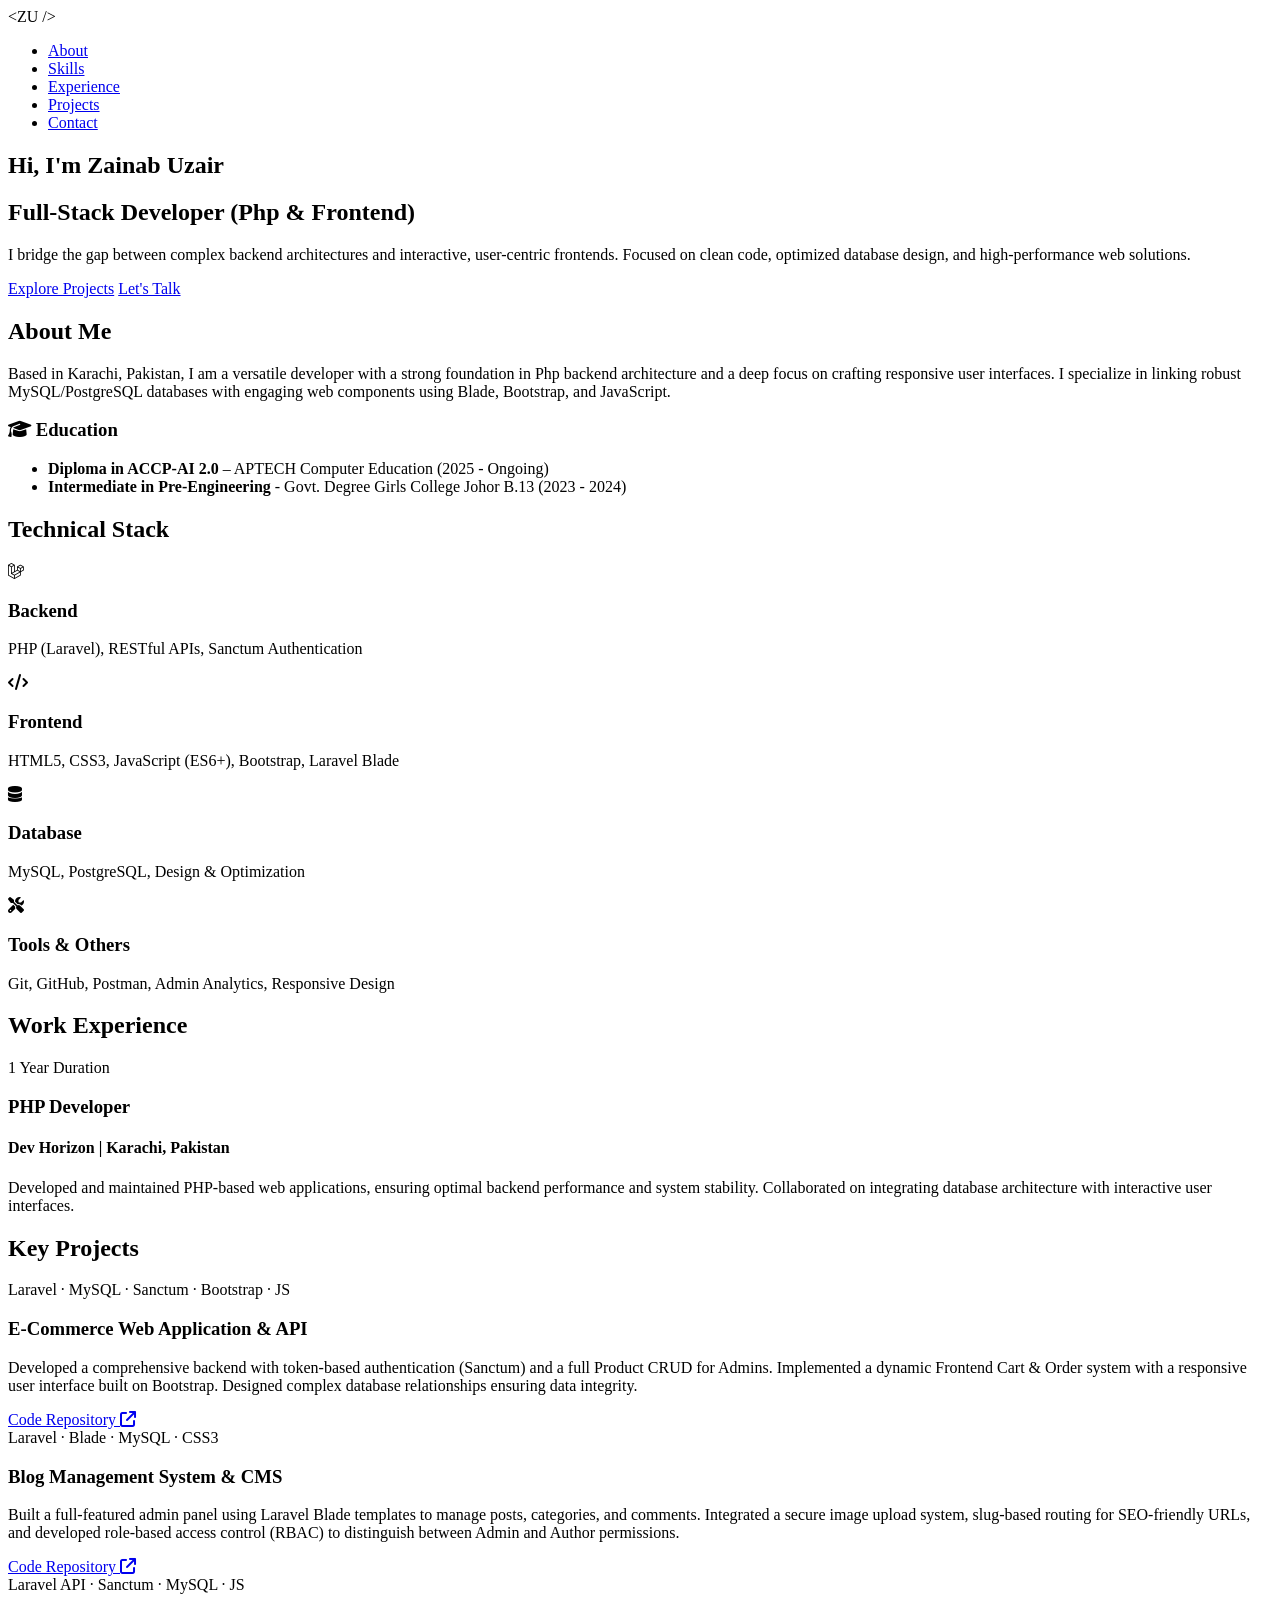
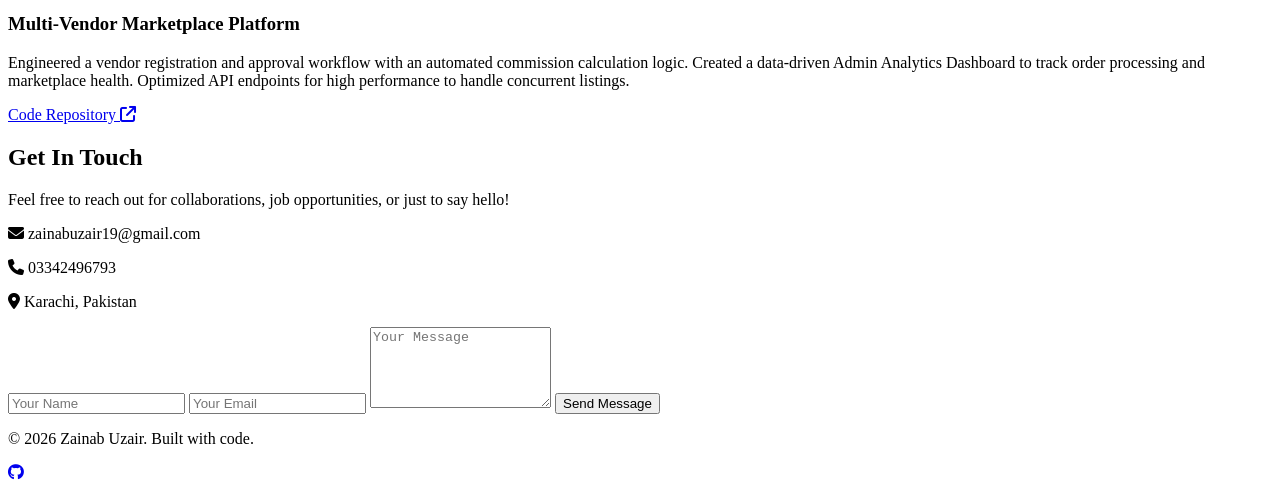
==== index.html @ 85b69f58 "Add files via upload" ====
<!DOCTYPE html>
<html lang="en">
<head>
    <meta charset="UTF-8">
    <meta name="viewport" content="width=device-width, initial-scale=1.0">
    <title>Zainab Uzair | Full-Stack Developer</title>
    <link rel="stylesheet" href="style.css">
    <!-- FontAwesome for technical icons -->
    <link rel="stylesheet" href="https://cdnjs.cloudflare.com/ajax/libs/font-awesome/6.4.0/css/all.min.css">
</head>
<body>

    <!-- Header / Navigation -->
    <header>
        <div class="logo">&lt;ZU /&gt;</div>
        <nav>
            <ul>
                <li><a href="#about">About</a></li>
                <li><a href="#skills">Skills</a></li>
                <li><a href="#experience">Experience</a></li>
                <li><a href="#projects">Projects</a></li>
                <li><a href="#contact">Contact</a></li>
            </ul>
        </nav>
    </header>

    <!-- Hero Section -->
    <section class="hero">
        <div class="hero-content">
            <h1>Hi, I'm <span class="highlight">Zainab Uzair</span></h1>
            <h2>Full-Stack Developer (Php & Frontend)</h2>
            <p>I bridge the gap between complex backend architectures and interactive, user-centric frontends. Focused on clean code, optimized database design, and high-performance web solutions.</p>
            <div class="cta-buttons">
                <a href="#projects" class="btn primary-btn">Explore Projects</a>
                <a href="#contact" class="btn secondary-btn">Let's Talk</a>
            </div>
        </div>
    </section>

    <!-- About Section -->
    <section id="about" class="about">
        <h2>About Me</h2>
        <div class="about-container">
            <p>Based in Karachi, Pakistan, I am a versatile developer with a strong foundation in Php backend architecture and a deep focus on crafting responsive user interfaces. I specialize in linking robust MySQL/PostgreSQL databases with engaging web components using Blade, Bootstrap, and JavaScript.</p>
            <div class="education-block">
                <h3><i class="fa-solid fa-graduation-cap"></i> Education</h3>
                <ul>
                    <li><strong>Diploma in ACCP-AI 2.0</strong> – APTECH Computer Education (2025 - Ongoing)</li>
                    <li><strong>Intermediate in Pre-Engineering</strong> - Govt. Degree Girls College Johor B.13 (2023 - 2024)</li>
                </ul>
            </div>
        </div>
    </section>

    <!-- Skills Section -->
    <section id="skills" class="skills">
        <h2>Technical Stack</h2>
        <div class="skills-grid">
            <div class="skill-card">
                <i class="fa-brands fa-laravel"></i>
                <h3>Backend</h3>
                <p>PHP (Laravel), RESTful APIs, Sanctum Authentication</p>
            </div>
            <div class="skill-card">
                <i class="fa-solid fa-code"></i>
                <h3>Frontend</h3>
                <p>HTML5, CSS3, JavaScript (ES6+), Bootstrap, Laravel Blade</p>
            </div>
            <div class="skill-card">
                <i class="fa-solid fa-database"></i>
                <h3>Database</h3>
                <p>MySQL, PostgreSQL, Design & Optimization</p>
            </div>
            <div class="skill-card">
                <i class="fa-solid fa-screwdriver-wrench"></i>
                <h3>Tools & Others</h3>
                <p>Git, GitHub, Postman, Admin Analytics, Responsive Design</p>
            </div>
        </div>
    </section>

    <!-- Experience Section -->
    <section id="experience" class="experience">
        <h2>Work Experience</h2>
        <div class="timeline">
            <div class="timeline-item">
                <div class="timeline-date">1 Year Duration</div>
                <div class="timeline-content">
                    <h3>PHP Developer</h3>
                    <h4>Dev Horizon | Karachi, Pakistan</h4>
                    <p>Developed and maintained PHP-based web applications, ensuring optimal backend performance and system stability. Collaborated on integrating database architecture with interactive user interfaces.</p>
                </div>
            </div>
        </div>
    </section>

    <!-- Projects Section -->
    <section id="projects" class="projects">
        <h2>Key Projects</h2>
        <div class="project-grid">
            <!-- Project 1 -->
            <div class="project-card">
                <div class="project-tags">Laravel · MySQL · Sanctum · Bootstrap · JS</div>
                <div class="project-info">
                    <h3>E-Commerce Web Application & API</h3>
                    <p>Developed a comprehensive backend with token-based authentication (Sanctum) and a full Product CRUD for Admins. Implemented a dynamic Frontend Cart & Order system with a responsive user interface built on Bootstrap. Designed complex database relationships ensuring data integrity.</p>
                    <a href="https://github.com/zainabuzair" target="_blank" class="project-link">Code Repository <i class="fa-solid fa-arrow-up-right-from-square"></i></a>
                </div>
            </div>
            <!-- Project 2 -->
            <div class="project-card">
                <div class="project-tags">Laravel · Blade · MySQL · CSS3</div>
                <div class="project-info">
                    <h3>Blog Management System & CMS</h3>
                    <p>Built a full-featured admin panel using Laravel Blade templates to manage posts, categories, and comments. Integrated a secure image upload system, slug-based routing for SEO-friendly URLs, and developed role-based access control (RBAC) to distinguish between Admin and Author permissions.</p>
                    <a href="https://github.com/zainabuzair" target="_blank" class="project-link">Code Repository <i class="fa-solid fa-arrow-up-right-from-square"></i></a>
                </div>
            </div>
            <!-- Project 3 -->
            <div class="project-card">
                <div class="project-tags">Laravel API · Sanctum · MySQL · JS</div>
                <div class="project-info">
                    <h3>Multi-Vendor Marketplace Platform</h3>
                    <p>Engineered a vendor registration and approval workflow with an automated commission calculation logic. Created a data-driven Admin Analytics Dashboard to track order processing and marketplace health. Optimized API endpoints for high performance to handle concurrent listings.</p>
                    <a href="https://github.com/zainabuzair" target="_blank" class="project-link">Code Repository <i class="fa-solid fa-arrow-up-right-from-square"></i></a>
                </div>
            </div>
        </div>
    </section>

    <!-- Contact Section -->
    <section id="contact" class="contact">
        <h2>Get In Touch</h2>
        <p>Feel free to reach out for collaborations, job opportunities, or just to say hello!</p>
        
        <div class="contact-details">
            <p><i class="fa-solid fa-envelope"></i> zainabuzair19@gmail.com</p>
            <p><i class="fa-solid fa-phone"></i> 03342496793</p>
            <p><i class="fa-solid fa-location-dot"></i> Karachi, Pakistan</p>
        </div>

        <form class="contact-form" action="https://formspree.io/f/your-id" method="POST">
            <input type="text" name="name" placeholder="Your Name" required>
            <input type="email" name="email" placeholder="Your Email" required>
            <textarea name="message" placeholder="Your Message" rows="5" required></textarea>
            <button type="submit" class="btn primary-btn">Send Message</button>
        </form>
    </section>

    <!-- Footer -->
    <footer>
        <p>&copy; 2026 Zainab Uzair. Built with code.</p>
        <div class="social-links">
            <a href="https://github.com/zainabuzair" target="_blank"><i class="fa-brands fa-github"></i></a>
        </div>
    </footer>

</body>
</html>
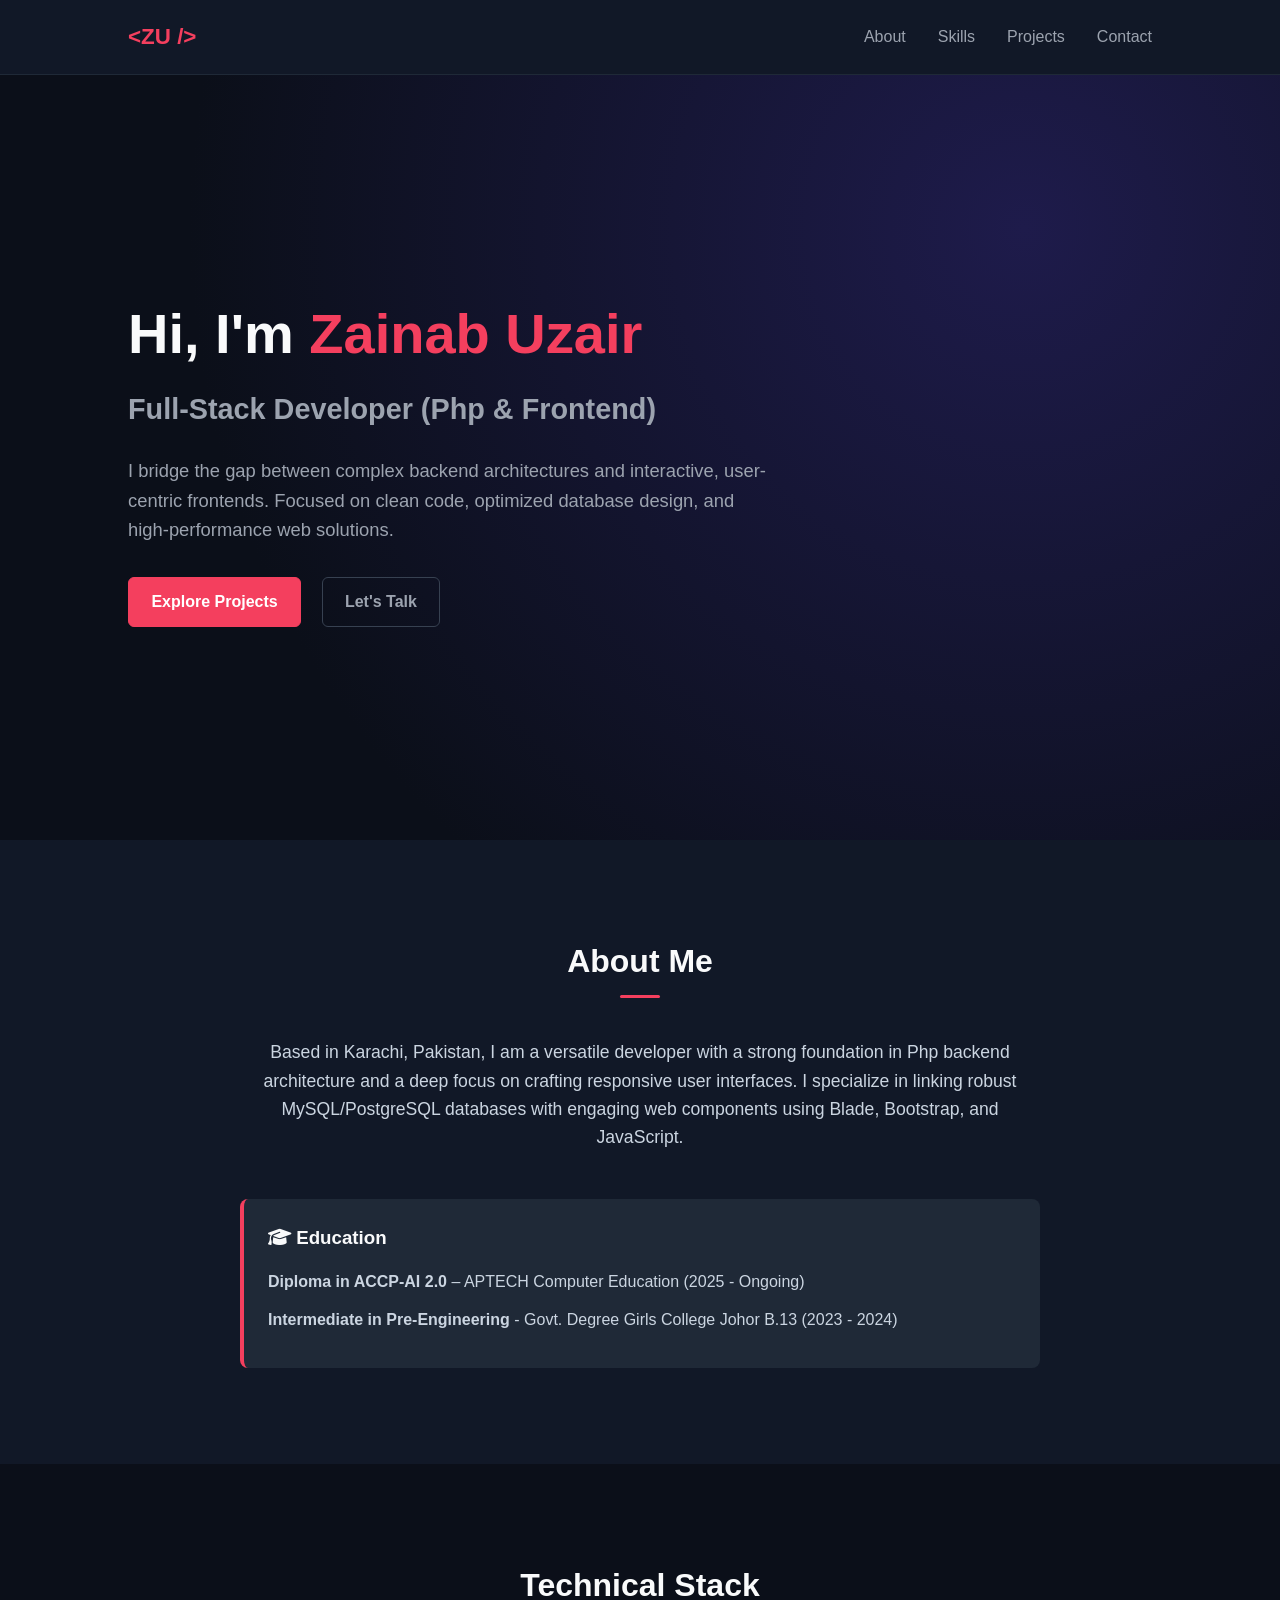
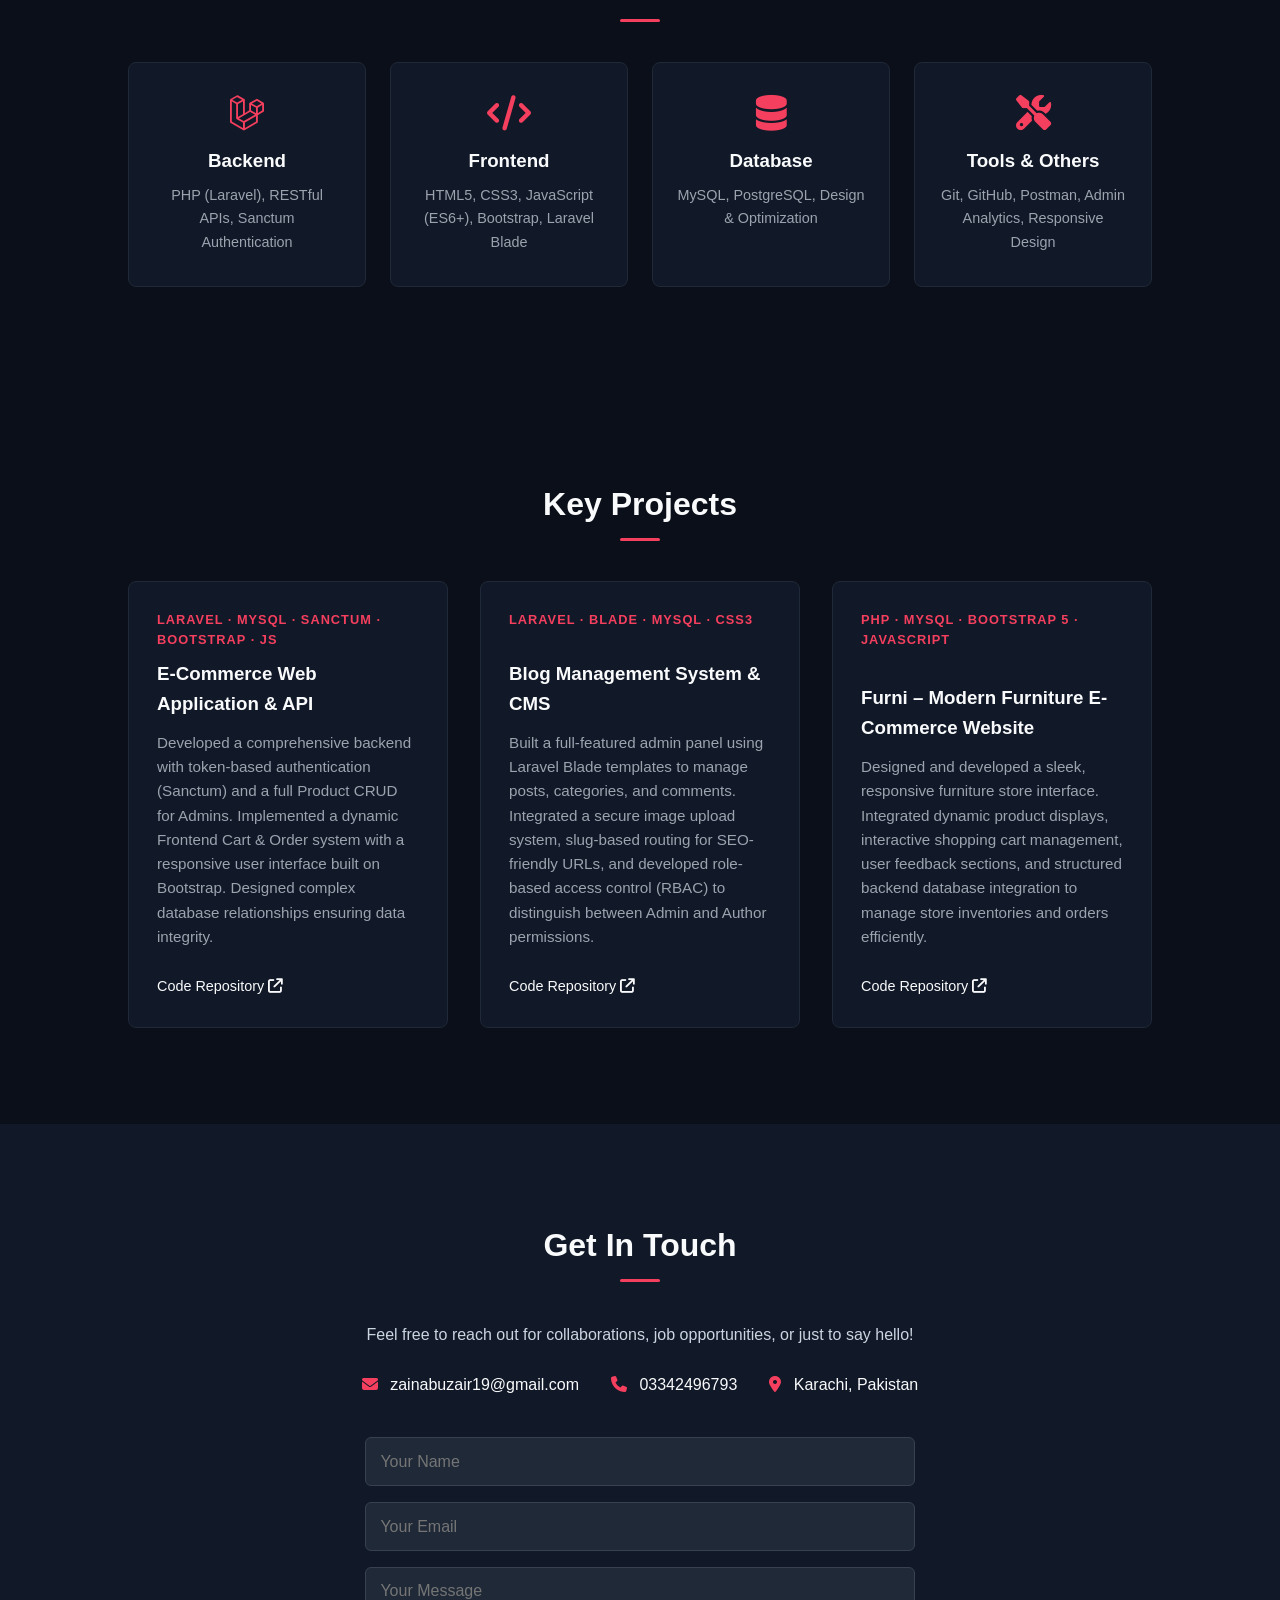
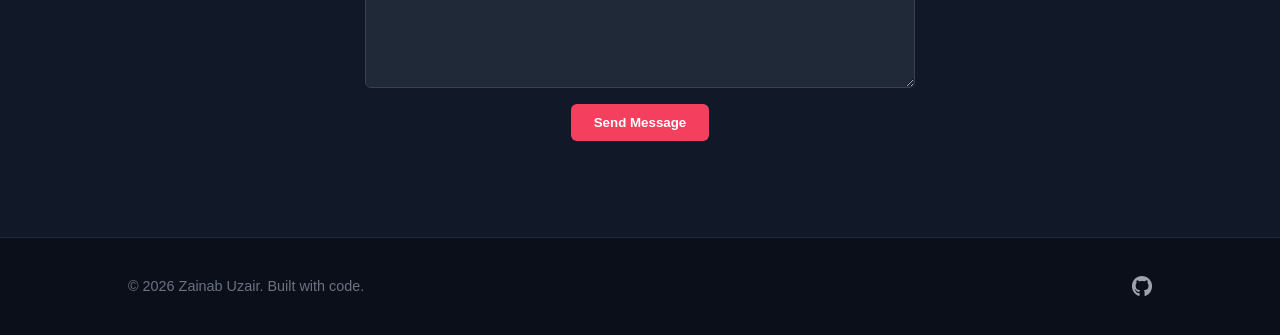
==== commit c53d2375: "Update index.html" ====
--- a/index.html
+++ b/index.html
@@ -1,159 +1,143 @@
 <!DOCTYPE html>
 <html lang="en">
 <head>
-    <meta charset="UTF-8">
-    <meta name="viewport" content="width=device-width, initial-scale=1.0">
-    <title>Zainab Uzair | Full-Stack Developer</title>
-    <link rel="stylesheet" href="style.css">
-    <!-- FontAwesome for technical icons -->
-    <link rel="stylesheet" href="https://cdnjs.cloudflare.com/ajax/libs/font-awesome/6.4.0/css/all.min.css">
+ <meta charset="UTF-8">
+ <meta name="viewport" content="width=device-width, initial-scale=1.0">
+ <title>Zainab Uzair | Full-Stack Developer</title>
+ <link rel="stylesheet" href="style.css">
+ <!-- FontAwesome for technical icons -->
+ <link rel="stylesheet" href="https://cdnjs.cloudflare.com/ajax/libs/font-awesome/6.4.0/css/all.min.css">
 </head>
 <body>
 
-    <!-- Header / Navigation -->
-    <header>
-        <div class="logo">&lt;ZU /&gt;</div>
-        <nav>
-            <ul>
-                <li><a href="#about">About</a></li>
-                <li><a href="#skills">Skills</a></li>
-                <li><a href="#experience">Experience</a></li>
-                <li><a href="#projects">Projects</a></li>
-                <li><a href="#contact">Contact</a></li>
-            </ul>
-        </nav>
-    </header>
+ <!-- Header / Navigation -->
+ <header>
+ <div class="logo">&lt;ZU /&gt;</div>
+ <nav>
+ <ul>
+ <li><a href="#about">About</a></li>
+ <li><a href="#skills">Skills</a></li>
+ <li><a href="#projects">Projects</a></li>
+ <li><a href="#contact">Contact</a></li>
+ </ul>
+ </nav>
+ </header>
 
-    <!-- Hero Section -->
-    <section class="hero">
-        <div class="hero-content">
-            <h1>Hi, I'm <span class="highlight">Zainab Uzair</span></h1>
-            <h2>Full-Stack Developer (Php & Frontend)</h2>
-            <p>I bridge the gap between complex backend architectures and interactive, user-centric frontends. Focused on clean code, optimized database design, and high-performance web solutions.</p>
-            <div class="cta-buttons">
-                <a href="#projects" class="btn primary-btn">Explore Projects</a>
-                <a href="#contact" class="btn secondary-btn">Let's Talk</a>
-            </div>
-        </div>
-    </section>
+ <!-- Hero Section -->
+ <section class="hero">
+ <div class="hero-content">
+ <h1>Hi, I'm <span class="highlight">Zainab Uzair</span></h1>
+ <h2>Full-Stack Developer (Php & Frontend)</h2>
+ <p>I bridge the gap between complex backend architectures and interactive, user-centric frontends. Focused on clean code, optimized database design, and high-performance web solutions.</p>
+ <div class="cta-buttons">
+ <a href="#projects" class="btn primary-btn">Explore Projects</a>
+ <a href="#contact" class="btn secondary-btn">Let's Talk</a>
+ </div>
+ </div>
+ </section>
 
-    <!-- About Section -->
-    <section id="about" class="about">
-        <h2>About Me</h2>
-        <div class="about-container">
-            <p>Based in Karachi, Pakistan, I am a versatile developer with a strong foundation in Php backend architecture and a deep focus on crafting responsive user interfaces. I specialize in linking robust MySQL/PostgreSQL databases with engaging web components using Blade, Bootstrap, and JavaScript.</p>
-            <div class="education-block">
-                <h3><i class="fa-solid fa-graduation-cap"></i> Education</h3>
-                <ul>
-                    <li><strong>Diploma in ACCP-AI 2.0</strong> – APTECH Computer Education (2025 - Ongoing)</li>
-                    <li><strong>Intermediate in Pre-Engineering</strong> - Govt. Degree Girls College Johor B.13 (2023 - 2024)</li>
-                </ul>
-            </div>
-        </div>
-    </section>
+ <!-- About Section -->
+ <section id="about" class="about">
+ <h2>About Me</h2>
+ <div class="about-container">
+ <p>Based in Karachi, Pakistan, I am a versatile developer with a strong foundation in Php backend architecture and a deep focus on crafting responsive user interfaces. I specialize in linking robust MySQL/PostgreSQL databases with engaging web components using Blade, Bootstrap, and JavaScript.</p>
+ <div class="education-block">
+ <h3><i class="fa-solid fa-graduation-cap"></i> Education</h3>
+ <ul>
+ <li><strong>Diploma in ACCP-AI 2.0</strong> – APTECH Computer Education (2025 - Ongoing)</li>
+ <li><strong>Intermediate in Pre-Engineering</strong> - Govt. Degree Girls College Johor B.13 (2023 - 2024)</li>
+ </ul>
+ </div>
+ </div>
+ </section>
 
-    <!-- Skills Section -->
-    <section id="skills" class="skills">
-        <h2>Technical Stack</h2>
-        <div class="skills-grid">
-            <div class="skill-card">
-                <i class="fa-brands fa-laravel"></i>
-                <h3>Backend</h3>
-                <p>PHP (Laravel), RESTful APIs, Sanctum Authentication</p>
-            </div>
-            <div class="skill-card">
-                <i class="fa-solid fa-code"></i>
-                <h3>Frontend</h3>
-                <p>HTML5, CSS3, JavaScript (ES6+), Bootstrap, Laravel Blade</p>
-            </div>
-            <div class="skill-card">
-                <i class="fa-solid fa-database"></i>
-                <h3>Database</h3>
-                <p>MySQL, PostgreSQL, Design & Optimization</p>
-            </div>
-            <div class="skill-card">
-                <i class="fa-solid fa-screwdriver-wrench"></i>
-                <h3>Tools & Others</h3>
-                <p>Git, GitHub, Postman, Admin Analytics, Responsive Design</p>
-            </div>
-        </div>
-    </section>
+ <!-- Skills Section -->
+ <section id="skills" class="skills">
+ <h2>Technical Stack</h2>
+ <div class="skills-grid">
+ <div class="skill-card">
+ <i class="fa-brands fa-laravel"></i>
+ <h3>Backend</h3>
+ <p>PHP (Laravel), RESTful APIs, Sanctum Authentication</p>
+ </div>
+ <div class="skill-card">
+ <i class="fa-solid fa-code"></i>
+ <h3>Frontend</h3>
+ <p>HTML5, CSS3, JavaScript (ES6+), Bootstrap, Laravel Blade</p>
+ </div>
+ <div class="skill-card">
+ <i class="fa-solid fa-database"></i>
+ <h3>Database</h3>
+ <p>MySQL, PostgreSQL, Design & Optimization</p>
+ </div>
+ <div class="skill-card">
+ <i class="fa-solid fa-screwdriver-wrench"></i>
+ <h3>Tools & Others</h3>
+ <p>Git, GitHub, Postman, Admin Analytics, Responsive Design</p>
+ </div>
+ </div>
+ </section>
 
-    <!-- Experience Section -->
-    <section id="experience" class="experience">
-        <h2>Work Experience</h2>
-        <div class="timeline">
-            <div class="timeline-item">
-                <div class="timeline-date">1 Year Duration</div>
-                <div class="timeline-content">
-                    <h3>PHP Developer</h3>
-                    <h4>Dev Horizon | Karachi, Pakistan</h4>
-                    <p>Developed and maintained PHP-based web applications, ensuring optimal backend performance and system stability. Collaborated on integrating database architecture with interactive user interfaces.</p>
-                </div>
-            </div>
-        </div>
-    </section>
+ <!-- Projects Section -->
+ <section id="projects" class="projects">
+ <h2>Key Projects</h2>
+ <div class="project-grid">
+ <!-- Project 1 -->
+ <div class="project-card">
+ <div class="project-tags">Laravel · MySQL · Sanctum · Bootstrap · JS</div>
+ <div class="project-info">
+ <h3>E-Commerce Web Application & API</h3>
+ <p>Developed a comprehensive backend with token-based authentication (Sanctum) and a full Product CRUD for Admins. Implemented a dynamic Frontend Cart & Order system with a responsive user interface built on Bootstrap. Designed complex database relationships ensuring data integrity.</p>
+ <a href="https://github.com/zainabuzair" target="_blank" class="project-link">Code Repository <i class="fa-solid fa-arrow-up-right-from-square"></i></a>
+ </div>
+ </div>
+ <!-- Project 2 -->
+ <div class="project-card">
+ <div class="project-tags">Laravel · Blade · MySQL · CSS3</div>
+ <div class="project-info">
+ <h3>Blog Management System & CMS</h3>
+ <p>Built a full-featured admin panel using Laravel Blade templates to manage posts, categories, and comments. Integrated a secure image upload system, slug-based routing for SEO-friendly URLs, and developed role-based access control (RBAC) to distinguish between Admin and Author permissions.</p>
+ <a href="https://github.com/zainabuzair" target="_blank" class="project-link">Code Repository <i class="fa-solid fa-arrow-up-right-from-square"></i></a>
+ </div>
+ </div>
+ <!-- Project 3 -->
+ <div class="project-card">
+ <div class="project-tags">PHP · MySQL · Bootstrap 5 · JavaScript</div>
+ <div class="project-info">
+ <h3>Furni – Modern Furniture E-Commerce Website</h3>
+ <p>Designed and developed a sleek, responsive furniture store interface. Integrated dynamic product displays, interactive shopping cart management, user feedback sections, and structured backend database integration to manage store inventories and orders efficiently.</p>
+ <a href="https://github.com/zainabuzair" target="_blank" class="project-link">Code Repository <i class="fa-solid fa-arrow-up-right-from-square"></i></a>
+ </div>
+ </div>
+ </div>
+ </section>
 
-    <!-- Projects Section -->
-    <section id="projects" class="projects">
-        <h2>Key Projects</h2>
-        <div class="project-grid">
-            <!-- Project 1 -->
-            <div class="project-card">
-                <div class="project-tags">Laravel · MySQL · Sanctum · Bootstrap · JS</div>
-                <div class="project-info">
-                    <h3>E-Commerce Web Application & API</h3>
-                    <p>Developed a comprehensive backend with token-based authentication (Sanctum) and a full Product CRUD for Admins. Implemented a dynamic Frontend Cart & Order system with a responsive user interface built on Bootstrap. Designed complex database relationships ensuring data integrity.</p>
-                    <a href="https://github.com/zainabuzair" target="_blank" class="project-link">Code Repository <i class="fa-solid fa-arrow-up-right-from-square"></i></a>
-                </div>
-            </div>
-            <!-- Project 2 -->
-            <div class="project-card">
-                <div class="project-tags">Laravel · Blade · MySQL · CSS3</div>
-                <div class="project-info">
-                    <h3>Blog Management System & CMS</h3>
-                    <p>Built a full-featured admin panel using Laravel Blade templates to manage posts, categories, and comments. Integrated a secure image upload system, slug-based routing for SEO-friendly URLs, and developed role-based access control (RBAC) to distinguish between Admin and Author permissions.</p>
-                    <a href="https://github.com/zainabuzair" target="_blank" class="project-link">Code Repository <i class="fa-solid fa-arrow-up-right-from-square"></i></a>
-                </div>
-            </div>
-            <!-- Project 3 -->
-            <div class="project-card">
-                <div class="project-tags">Laravel API · Sanctum · MySQL · JS</div>
-                <div class="project-info">
-                    <h3>Multi-Vendor Marketplace Platform</h3>
-                    <p>Engineered a vendor registration and approval workflow with an automated commission calculation logic. Created a data-driven Admin Analytics Dashboard to track order processing and marketplace health. Optimized API endpoints for high performance to handle concurrent listings.</p>
-                    <a href="https://github.com/zainabuzair" target="_blank" class="project-link">Code Repository <i class="fa-solid fa-arrow-up-right-from-square"></i></a>
-                </div>
-            </div>
-        </div>
-    </section>
+ <!-- Contact Section -->
+ <section id="contact" class="contact">
+ <h2>Get In Touch</h2>
+ <p>Feel free to reach out for collaborations, job opportunities, or just to say hello!</p>
+ 
+ <div class="contact-details">
+ <p><i class="fa-solid fa-envelope"></i> zainabuzair19@gmail.com</p>
+ <p><i class="fa-solid fa-phone"></i> 03342496793</p>
+ <p><i class="fa-solid fa-location-dot"></i> Karachi, Pakistan</p>
+ </div>
 
-    <!-- Contact Section -->
-    <section id="contact" class="contact">
-        <h2>Get In Touch</h2>
-        <p>Feel free to reach out for collaborations, job opportunities, or just to say hello!</p>
-        
-        <div class="contact-details">
-            <p><i class="fa-solid fa-envelope"></i> zainabuzair19@gmail.com</p>
-            <p><i class="fa-solid fa-phone"></i> 03342496793</p>
-            <p><i class="fa-solid fa-location-dot"></i> Karachi, Pakistan</p>
-        </div>
+ <form class="contact-form" action="https://formspree.io/f/your-id" method="POST">
+ <input type="text" name="name" placeholder="Your Name" required>
+ <input type="email" name="email" placeholder="Your Email" required>
+ <textarea name="message" placeholder="Your Message" rows="5" required></textarea>
+ <button type="submit" class="btn primary-btn">Send Message</button>
+ </form>
+ </section>
 
-        <form class="contact-form" action="https://formspree.io/f/your-id" method="POST">
-            <input type="text" name="name" placeholder="Your Name" required>
-            <input type="email" name="email" placeholder="Your Email" required>
-            <textarea name="message" placeholder="Your Message" rows="5" required></textarea>
-            <button type="submit" class="btn primary-btn">Send Message</button>
-        </form>
-    </section>
-
-    <!-- Footer -->
-    <footer>
-        <p>&copy; 2026 Zainab Uzair. Built with code.</p>
-        <div class="social-links">
-            <a href="https://github.com/zainabuzair" target="_blank"><i class="fa-brands fa-github"></i></a>
-        </div>
-    </footer>
+ <!-- Footer -->
+ <footer>
+ <p>&copy; 2026 Zainab Uzair. Built with code.</p>
+ <div class="social-links">
+ <a href="https://github.com/zainabuzair" target="_blank"><i class="fa-brands fa-github"></i></a>
+ </div>
+ </footer>
 
 </body>
-</html>+</html>
--- a/style.css
+++ b/style.css
@@ -0,0 +1,395 @@
+/* Universal Resets */
+* {
+    margin: 0;
+    padding: 0;
+    box-sizing: border-box;
+    font-family: 'Segoe UI', Tahoma, Geneva, Verdana, sans-serif;
+    scroll-behavior: smooth;
+}
+
+body {
+    background-color: #0b0f19;
+    color: #cbd5e1;
+    line-height: 1.6;
+}
+
+/* Header & Navbar */
+header {
+    display: flex;
+    justify-content: space-between;
+    align-items: center;
+    padding: 1.2rem 10%;
+    background-color: #111827;
+    position: sticky;
+    top: 0;
+    z-index: 100;
+    border-bottom: 1px solid #1f2937;
+}
+
+.logo {
+    font-size: 1.4rem;
+    font-weight: 700;
+    color: #f43f5e; /* Rose accent matching a vibrant modern tech feel */
+}
+
+nav ul {
+    display: flex;
+    list-style: none;
+}
+
+nav ul li {
+    margin-left: 2rem;
+}
+
+nav ul li a {
+    color: #9ca3af;
+    text-decoration: none;
+    font-weight: 500;
+    transition: color 0.3s;
+}
+
+nav ul li a:hover {
+    color: #f43f5e;
+}
+
+/* Base Sections Styling */
+section {
+    padding: 6rem 10%;
+}
+
+h2 {
+    font-size: 2rem;
+    margin-bottom: 2.5rem;
+    text-align: center;
+    color: #f9fafb;
+    position: relative;
+}
+
+h2::after {
+    content: '';
+    display: block;
+    width: 40px;
+    height: 3px;
+    background-color: #f43f5e;
+    margin: 8px auto 0 auto;
+    border-radius: 2px;
+}
+
+/* Buttons */
+.btn {
+    display: inline-block;
+    padding: 0.7rem 1.4rem;
+    border-radius: 6px;
+    text-decoration: none;
+    font-weight: 600;
+    transition: all 0.3s ease;
+}
+
+.primary-btn {
+    background-color: #f43f5e;
+    color: #ffffff;
+    border: 1px solid #f43f5e;
+}
+
+.primary-btn:hover {
+    background-color: transparent;
+    color: #f43f5e;
+}
+
+.secondary-btn {
+    background-color: transparent;
+    color: #9ca3af;
+    border: 1px solid #374151;
+    margin-left: 1rem;
+}
+
+.secondary-btn:hover {
+    border-color: #f43f5e;
+    color: #f43f5e;
+}
+
+/* Hero Section */
+.hero {
+    height: 85vh;
+    display: flex;
+    align-items: center;
+    background: radial-gradient(circle at 80% 20%, #1e1b4b, #0b0f19 70%);
+}
+
+.hero-content h1 {
+    font-size: 3.5rem;
+    color: #f9fafb;
+    margin-bottom: 0.5rem;
+}
+
+.hero-content h2 {
+    font-size: 1.8rem;
+    color: #9ca3af;
+    text-align: left;
+    margin-bottom: 1.5rem;
+}
+
+.hero-content h2::after {
+    display: none;
+}
+
+.hero-content .highlight {
+    color: #f43f5e;
+}
+
+.hero-content p {
+    font-size: 1.15rem;
+    max-width: 650px;
+    margin-bottom: 2rem;
+    color: #9ca3af;
+}
+
+/* About Section */
+.about {
+    background-color: #111827;
+}
+
+.about-container {
+    max-width: 800px;
+    margin: 0 auto;
+}
+
+.about-container p {
+    font-size: 1.1rem;
+    text-align: center;
+    margin-bottom: 3rem;
+}
+
+.education-block {
+    background-color: #1f2937;
+    padding: 1.5rem;
+    border-radius: 8px;
+    border-left: 4px solid #f43f5e;
+}
+
+.education-block h3 {
+    color: #f9fafb;
+    margin-bottom: 1rem;
+}
+
+.education-block ul {
+    list-style: none;
+}
+
+.education-block ul li {
+    margin-bottom: 0.75rem;
+}
+
+/* Skills Section */
+.skills-grid {
+    display: grid;
+    grid-template-columns: repeat(auto-fit, minmax(220px, 1fr));
+    gap: 1.5rem;
+}
+
+.skill-card {
+    background-color: #111827;
+    padding: 2rem 1.5rem;
+    border-radius: 8px;
+    border: 1px solid #1f2937;
+    text-align: center;
+    transition: transform 0.3s, border-color 0.3s;
+}
+
+.skill-card:hover {
+    transform: translateY(-5px);
+    border-color: #f43f5e;
+}
+
+.skill-card i {
+    font-size: 2.2rem;
+    color: #f43f5e;
+    margin-bottom: 1rem;
+}
+
+.skill-card h3 {
+    color: #f9fafb;
+    margin-bottom: 0.5rem;
+}
+
+.skill-card p {
+    font-size: 0.9rem;
+    color: #9ca3af;
+}
+
+/* Experience Section */
+.experience {
+    background-color: #111827;
+}
+
+.timeline {
+    max-width: 800px;
+    margin: 0 auto;
+}
+
+.timeline-item {
+    display: flex;
+    background-color: #1f2937;
+    border-radius: 8px;
+    overflow: hidden;
+    border: 1px solid #374151;
+}
+
+.timeline-date {
+    background-color: #f43f5e;
+    color: white;
+    padding: 1.5rem;
+    font-weight: bold;
+    display: flex;
+    align-items: center;
+    justify-content: center;
+    min-width: 150px;
+    text-align: center;
+}
+
+.timeline-content {
+    padding: 1.5rem;
+}
+
+.timeline-content h3 {
+    color: #f9fafb;
+    margin-bottom: 0.25rem;
+}
+
+.timeline-content h4 {
+    color: #9ca3af;
+    font-weight: 500;
+    margin-bottom: 0.75rem;
+}
+
+/* Projects Section */
+.project-grid {
+    display: grid;
+    grid-template-columns: repeat(auto-fit, minmax(300px, 1fr));
+    gap: 2rem;
+}
+
+.project-card {
+    background-color: #111827;
+    border-radius: 8px;
+    border: 1px solid #1f2937;
+    display: flex;
+    flex-direction: column;
+    justify-content: space-between;
+    padding: 1.75rem;
+    transition: box-shadow 0.3s;
+}
+
+.project-card:hover {
+    box-shadow: 0 10px 20px -10px rgba(244, 63, 94, 0.2);
+}
+
+.project-tags {
+    font-size: 0.8rem;
+    text-transform: uppercase;
+    letter-spacing: 1px;
+    color: #f43f5e;
+    margin-bottom: 0.5rem;
+    font-weight: 600;
+}
+
+.project-info h3 {
+    color: #f9fafb;
+    margin-bottom: 0.75rem;
+}
+
+.project-info p {
+    font-size: 0.95rem;
+    color: #9ca3af;
+    margin-bottom: 1.5rem;
+}
+
+.project-link {
+    color: #f9fafb;
+    text-decoration: none;
+    font-size: 0.9rem;
+    font-weight: 500;
+}
+
+.project-link:hover {
+    color: #f43f5e;
+}
+
+/* Contact Section */
+.contact {
+    background-color: #111827;
+    text-align: center;
+}
+
+.contact-details {
+    display: flex;
+    justify-content: center;
+    gap: 2rem;
+    margin: 1.5rem 0 2.5rem 0;
+    flex-wrap: wrap;
+    color: #f9fafb;
+}
+
+.contact-details i {
+    color: #f43f5e;
+    margin-right: 0.5rem;
+}
+
+.contact-form {
+    max-width: 550px;
+    margin: 0 auto;
+    display: flex;
+    flex-direction: column;
+}
+
+.contact-form input,
+.contact-form textarea {
+    padding: 0.9rem;
+    background-color: #1f2937;
+    border: 1px solid #374151;
+    border-radius: 6px;
+    color: #f9fafb;
+    margin-bottom: 1rem;
+    font-size: 1rem;
+}
+
+.contact-form input:focus,
+.contact-form textarea:focus {
+    outline: none;
+    border-color: #f43f5e;
+}
+
+.contact-form button {
+    align-self: center;
+    border: none;
+}
+
+/* Footer */
+footer {
+    padding: 2rem 10%;
+    display: flex;
+    justify-content: space-between;
+    align-items: center;
+    border-top: 1px solid #1f2937;
+    color: #6b7280;
+    font-size: 0.9rem;
+}
+
+.social-links a {
+    color: #9ca3af;
+    font-size: 1.3rem;
+}
+
+.social-links a:hover {
+    color: #f43f5e;
+}
+
+/* Responsive Adjustments */
+@media (max-width: 768px) {
+    header { padding: 1rem 5%; }
+    section { padding: 4rem 5%; }
+    .hero-content h1 { font-size: 2.5rem; }
+    .timeline-item { flex-direction: column; }
+    .timeline-date { min-width: 100%; padding: 1rem; }
+    footer { flex-direction: column; gap: 1rem; }
+}
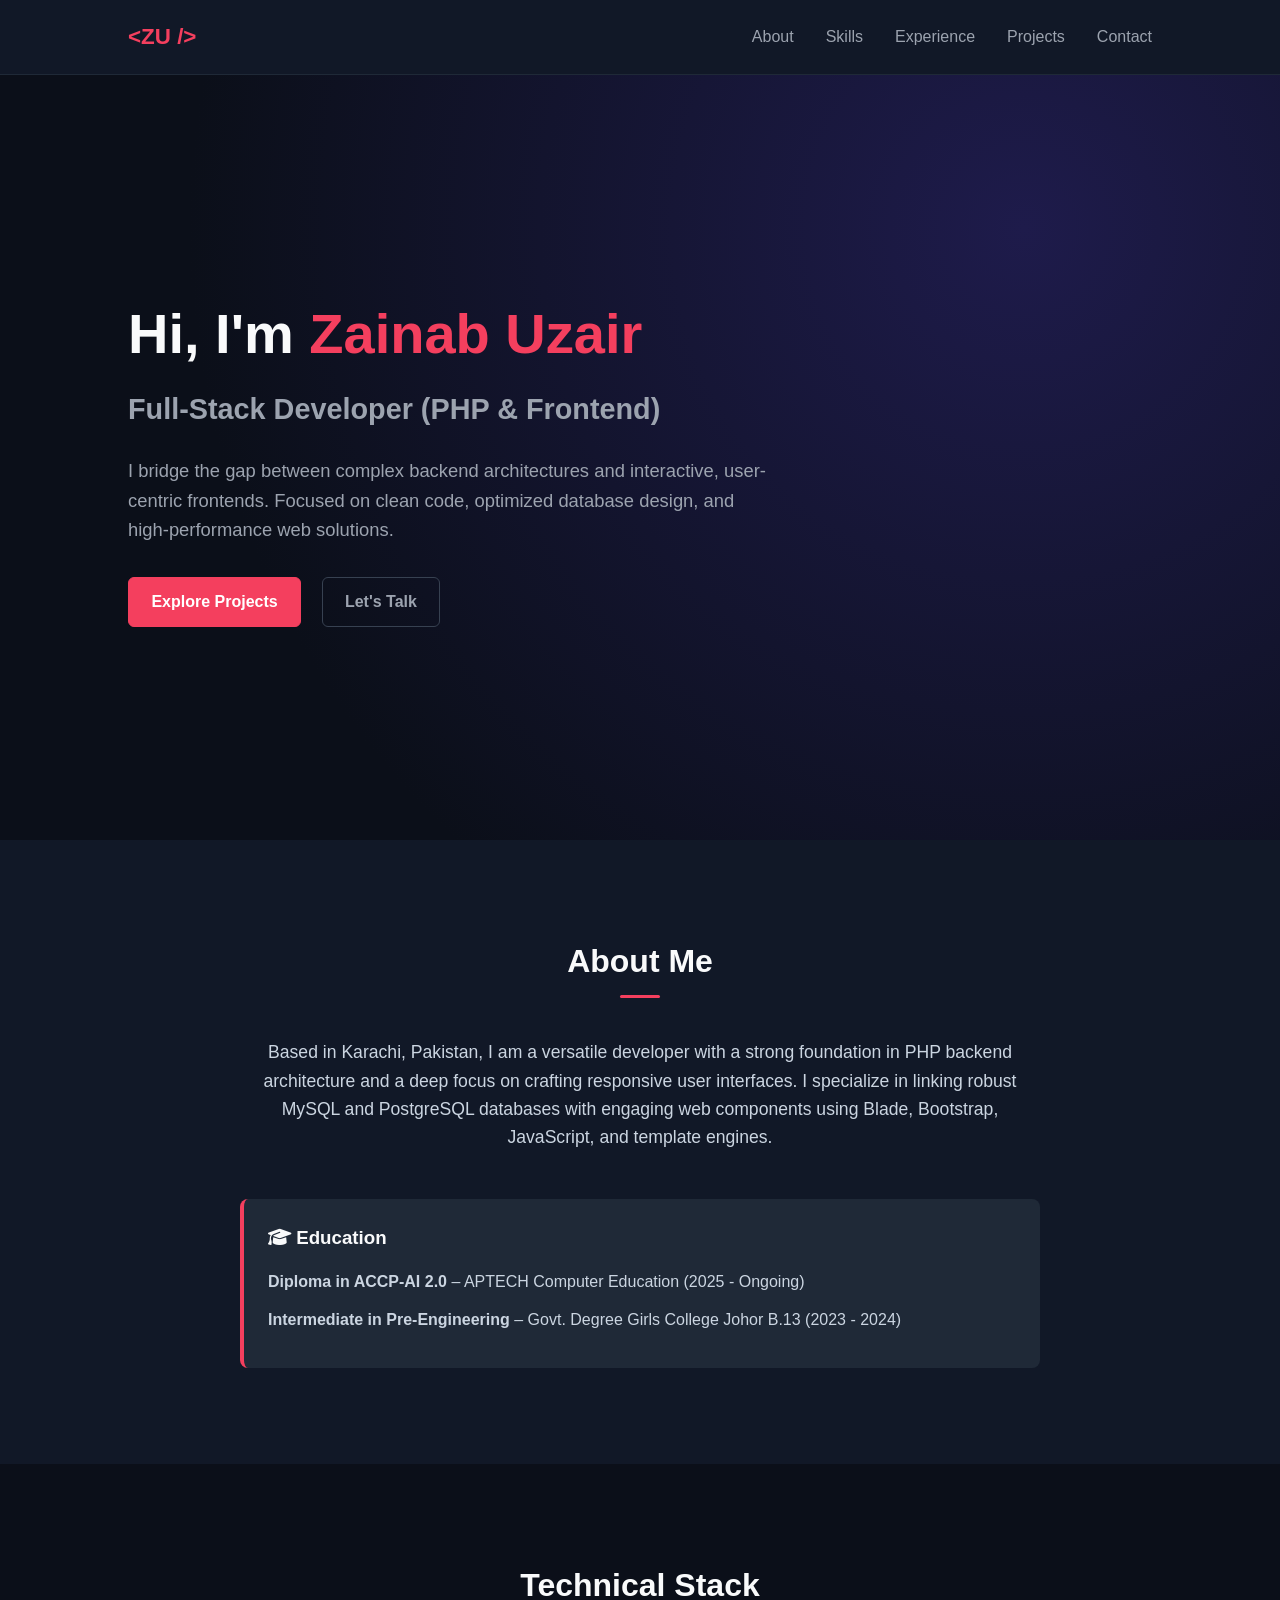
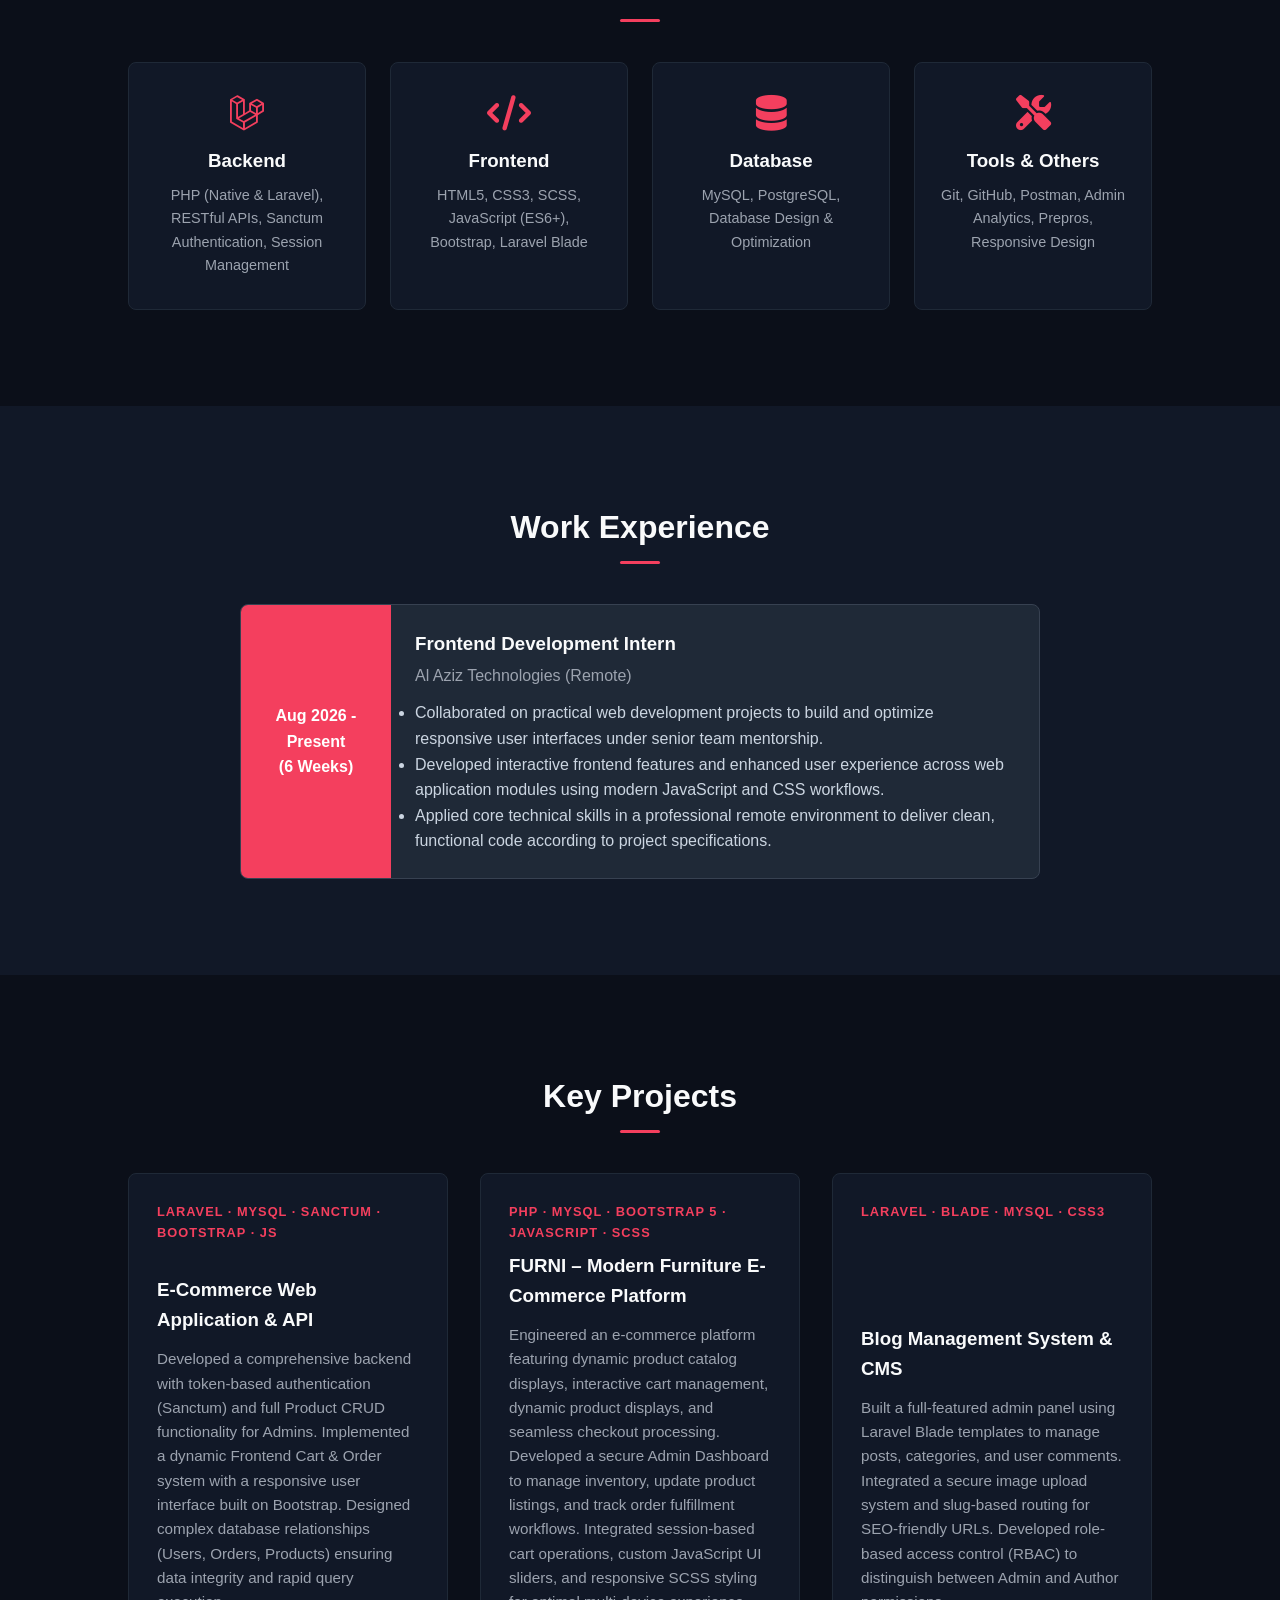
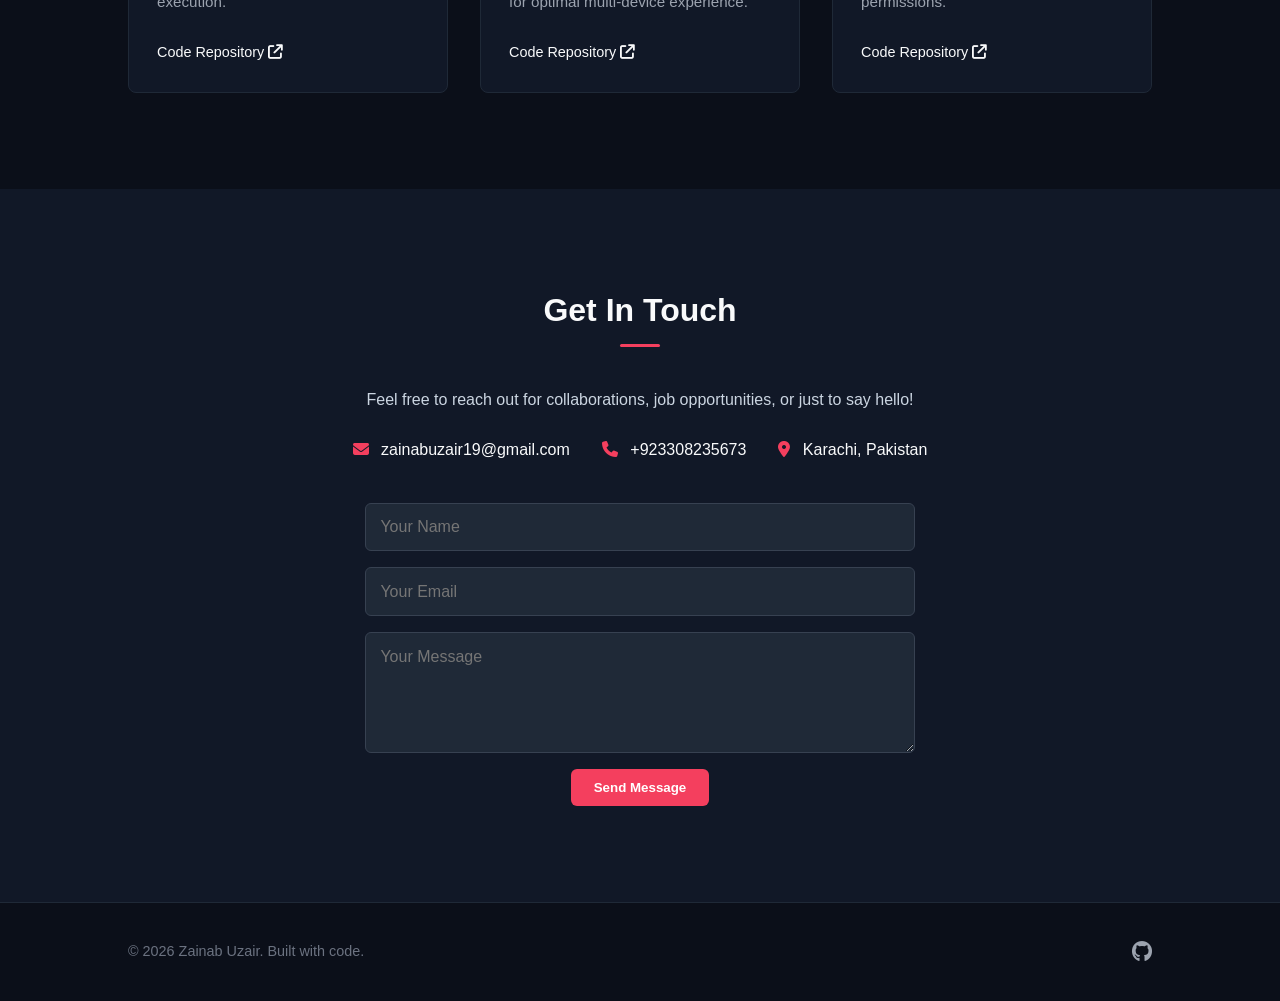
==== commit 768e3e9a: "Update index.html" ====
--- a/index.html
+++ b/index.html
@@ -1,143 +1,165 @@
 <!DOCTYPE html>
 <html lang="en">
 <head>
- <meta charset="UTF-8">
- <meta name="viewport" content="width=device-width, initial-scale=1.0">
- <title>Zainab Uzair | Full-Stack Developer</title>
- <link rel="stylesheet" href="style.css">
- <!-- FontAwesome for technical icons -->
- <link rel="stylesheet" href="https://cdnjs.cloudflare.com/ajax/libs/font-awesome/6.4.0/css/all.min.css">
+    <meta charset="UTF-8">
+    <meta name="viewport" content="width=device-width, initial-scale=1.0">
+    <title>Zainab Uzair | Full-Stack Developer</title>
+    <link rel="stylesheet" href="style.css">
+    <!-- FontAwesome for technical icons -->
+    <link rel="stylesheet" href="https://cdnjs.cloudflare.com/ajax/libs/font-awesome/6.4.0/css/all.min.css">
 </head>
 <body>
 
- <!-- Header / Navigation -->
- <header>
- <div class="logo">&lt;ZU /&gt;</div>
- <nav>
- <ul>
- <li><a href="#about">About</a></li>
- <li><a href="#skills">Skills</a></li>
- <li><a href="#projects">Projects</a></li>
- <li><a href="#contact">Contact</a></li>
- </ul>
- </nav>
- </header>
+    <!-- Header / Navigation -->
+    <header>
+        <div class="logo">&lt;ZU /&gt;</div>
+        <nav>
+            <ul>
+                <li><a href="#about">About</a></li>
+                <li><a href="#skills">Skills</a></li>
+                <li><a href="#experience">Experience</a></li>
+                <li><a href="#projects">Projects</a></li>
+                <li><a href="#contact">Contact</a></li>
+            </ul>
+        </nav>
+    </header>
 
- <!-- Hero Section -->
- <section class="hero">
- <div class="hero-content">
- <h1>Hi, I'm <span class="highlight">Zainab Uzair</span></h1>
- <h2>Full-Stack Developer (Php & Frontend)</h2>
- <p>I bridge the gap between complex backend architectures and interactive, user-centric frontends. Focused on clean code, optimized database design, and high-performance web solutions.</p>
- <div class="cta-buttons">
- <a href="#projects" class="btn primary-btn">Explore Projects</a>
- <a href="#contact" class="btn secondary-btn">Let's Talk</a>
- </div>
- </div>
- </section>
+    <!-- Hero Section -->
+    <section class="hero">
+        <div class="hero-content">
+            <h1>Hi, I'm <span class="highlight">Zainab Uzair</span></h1>
+            <h2>Full-Stack Developer (PHP & Frontend)</h2>
+            <p>I bridge the gap between complex backend architectures and interactive, user-centric frontends. Focused on clean code, optimized database design, and high-performance web solutions.</p>
+            <div class="cta-buttons">
+                <a href="#projects" class="btn primary-btn">Explore Projects</a>
+                <a href="#contact" class="btn secondary-btn">Let's Talk</a>
+            </div>
+        </div>
+    </section>
 
- <!-- About Section -->
- <section id="about" class="about">
- <h2>About Me</h2>
- <div class="about-container">
- <p>Based in Karachi, Pakistan, I am a versatile developer with a strong foundation in Php backend architecture and a deep focus on crafting responsive user interfaces. I specialize in linking robust MySQL/PostgreSQL databases with engaging web components using Blade, Bootstrap, and JavaScript.</p>
- <div class="education-block">
- <h3><i class="fa-solid fa-graduation-cap"></i> Education</h3>
- <ul>
- <li><strong>Diploma in ACCP-AI 2.0</strong> – APTECH Computer Education (2025 - Ongoing)</li>
- <li><strong>Intermediate in Pre-Engineering</strong> - Govt. Degree Girls College Johor B.13 (2023 - 2024)</li>
- </ul>
- </div>
- </div>
- </section>
+    <!-- About Section -->
+    <section id="about" class="about">
+        <h2>About Me</h2>
+        <div class="about-container">
+            <p>Based in Karachi, Pakistan, I am a versatile developer with a strong foundation in PHP backend architecture and a deep focus on crafting responsive user interfaces. I specialize in linking robust MySQL and PostgreSQL databases with engaging web components using Blade, Bootstrap, JavaScript, and template engines.</p>
+            <div class="education-block">
+                <h3><i class="fa-solid fa-graduation-cap"></i> Education</h3>
+                <ul>
+                    <li><strong>Diploma in ACCP-AI 2.0</strong> – APTECH Computer Education (2025 - Ongoing)</li>
+                    <li><strong>Intermediate in Pre-Engineering</strong> – Govt. Degree Girls College Johor B.13 (2023 - 2024)</li>
+                </ul>
+            </div>
+        </div>
+    </section>
 
- <!-- Skills Section -->
- <section id="skills" class="skills">
- <h2>Technical Stack</h2>
- <div class="skills-grid">
- <div class="skill-card">
- <i class="fa-brands fa-laravel"></i>
- <h3>Backend</h3>
- <p>PHP (Laravel), RESTful APIs, Sanctum Authentication</p>
- </div>
- <div class="skill-card">
- <i class="fa-solid fa-code"></i>
- <h3>Frontend</h3>
- <p>HTML5, CSS3, JavaScript (ES6+), Bootstrap, Laravel Blade</p>
- </div>
- <div class="skill-card">
- <i class="fa-solid fa-database"></i>
- <h3>Database</h3>
- <p>MySQL, PostgreSQL, Design & Optimization</p>
- </div>
- <div class="skill-card">
- <i class="fa-solid fa-screwdriver-wrench"></i>
- <h3>Tools & Others</h3>
- <p>Git, GitHub, Postman, Admin Analytics, Responsive Design</p>
- </div>
- </div>
- </section>
+    <!-- Skills Section -->
+    <section id="skills" class="skills">
+        <h2>Technical Stack</h2>
+        <div class="skills-grid">
+            <div class="skill-card">
+                <i class="fa-brands fa-laravel"></i>
+                <h3>Backend</h3>
+                <p>PHP (Native & Laravel), RESTful APIs, Sanctum Authentication, Session Management</p>
+            </div>
+            <div class="skill-card">
+                <i class="fa-solid fa-code"></i>
+                <h3>Frontend</h3>
+                <p>HTML5, CSS3, SCSS, JavaScript (ES6+), Bootstrap, Laravel Blade</p>
+            </div>
+            <div class="skill-card">
+                <i class="fa-solid fa-database"></i>
+                <h3>Database</h3>
+                <p>MySQL, PostgreSQL, Database Design & Optimization</p>
+            </div>
+            <div class="skill-card">
+                <i class="fa-solid fa-screwdriver-wrench"></i>
+                <h3>Tools & Others</h3>
+                <p>Git, GitHub, Postman, Admin Analytics, Prepros, Responsive Design</p>
+            </div>
+        </div>
+    </section>
 
- <!-- Projects Section -->
- <section id="projects" class="projects">
- <h2>Key Projects</h2>
- <div class="project-grid">
- <!-- Project 1 -->
- <div class="project-card">
- <div class="project-tags">Laravel · MySQL · Sanctum · Bootstrap · JS</div>
- <div class="project-info">
- <h3>E-Commerce Web Application & API</h3>
- <p>Developed a comprehensive backend with token-based authentication (Sanctum) and a full Product CRUD for Admins. Implemented a dynamic Frontend Cart & Order system with a responsive user interface built on Bootstrap. Designed complex database relationships ensuring data integrity.</p>
- <a href="https://github.com/zainabuzair" target="_blank" class="project-link">Code Repository <i class="fa-solid fa-arrow-up-right-from-square"></i></a>
- </div>
- </div>
- <!-- Project 2 -->
- <div class="project-card">
- <div class="project-tags">Laravel · Blade · MySQL · CSS3</div>
- <div class="project-info">
- <h3>Blog Management System & CMS</h3>
- <p>Built a full-featured admin panel using Laravel Blade templates to manage posts, categories, and comments. Integrated a secure image upload system, slug-based routing for SEO-friendly URLs, and developed role-based access control (RBAC) to distinguish between Admin and Author permissions.</p>
- <a href="https://github.com/zainabuzair" target="_blank" class="project-link">Code Repository <i class="fa-solid fa-arrow-up-right-from-square"></i></a>
- </div>
- </div>
- <!-- Project 3 -->
- <div class="project-card">
- <div class="project-tags">PHP · MySQL · Bootstrap 5 · JavaScript</div>
- <div class="project-info">
- <h3>Furni – Modern Furniture E-Commerce Website</h3>
- <p>Designed and developed a sleek, responsive furniture store interface. Integrated dynamic product displays, interactive shopping cart management, user feedback sections, and structured backend database integration to manage store inventories and orders efficiently.</p>
- <a href="https://github.com/zainabuzair" target="_blank" class="project-link">Code Repository <i class="fa-solid fa-arrow-up-right-from-square"></i></a>
- </div>
- </div>
- </div>
- </section>
+    <!-- Experience Section -->
+    <section id="experience" class="experience">
+        <h2>Work Experience</h2>
+        <div class="timeline">
+            <div class="timeline-item">
+                <div class="timeline-date">
+                    Aug 2026 - Present<br>(6 Weeks)
+                </div>
+                <div class="timeline-content">
+                    <h3>Frontend Development Intern</h3>
+                    <h4>Al Aziz Technologies (Remote)</h4>
+                    <ul>
+                        <li>Collaborated on practical web development projects to build and optimize responsive user interfaces under senior team mentorship.</li>
+                        <li>Developed interactive frontend features and enhanced user experience across web application modules using modern JavaScript and CSS workflows.</li>
+                        <li>Applied core technical skills in a professional remote environment to deliver clean, functional code according to project specifications.</li>
+                    </ul>
+                </div>
+            </div>
+        </div>
+    </section>
 
- <!-- Contact Section -->
- <section id="contact" class="contact">
- <h2>Get In Touch</h2>
- <p>Feel free to reach out for collaborations, job opportunities, or just to say hello!</p>
- 
- <div class="contact-details">
- <p><i class="fa-solid fa-envelope"></i> zainabuzair19@gmail.com</p>
- <p><i class="fa-solid fa-phone"></i> 03342496793</p>
- <p><i class="fa-solid fa-location-dot"></i> Karachi, Pakistan</p>
- </div>
+    <!-- Projects Section -->
+    <section id="projects" class="projects">
+        <h2>Key Projects</h2>
+        <div class="project-grid">
+            <!-- Project 1 -->
+            <div class="project-card">
+                <div class="project-tags">Laravel · MySQL · Sanctum · Bootstrap · JS</div>
+                <div class="project-info">
+                    <h3>E-Commerce Web Application & API</h3>
+                    <p>Developed a comprehensive backend with token-based authentication (Sanctum) and full Product CRUD functionality for Admins. Implemented a dynamic Frontend Cart & Order system with a responsive user interface built on Bootstrap. Designed complex database relationships (Users, Orders, Products) ensuring data integrity and rapid query execution.</p>
+                    <a href="https://github.com/zainabuzair" target="_blank" class="project-link">Code Repository <i class="fa-solid fa-arrow-up-right-from-square"></i></a>
+                </div>
+            </div>
+            <!-- Project 2 -->
+            <div class="project-card">
+                <div class="project-tags">PHP · MySQL · Bootstrap 5 · JavaScript · SCSS</div>
+                <div class="project-info">
+                    <h3>FURNI – Modern Furniture E-Commerce Platform</h3>
+                    <p>Engineered an e-commerce platform featuring dynamic product catalog displays, interactive cart management, dynamic product displays, and seamless checkout processing. Developed a secure Admin Dashboard to manage inventory, update product listings, and track order fulfillment workflows. Integrated session-based cart operations, custom JavaScript UI sliders, and responsive SCSS styling for optimal multi-device experience.</p>
+                    <a href="https://github.com/zainabuzair" target="_blank" class="project-link">Code Repository <i class="fa-solid fa-arrow-up-right-from-square"></i></a>
+                </div>
+            </div>
+            <!-- Project 3 -->
+            <div class="project-card">
+                <div class="project-tags">Laravel · Blade · MySQL · CSS3</div>
+                <div class="project-info">
+                    <h3>Blog Management System & CMS</h3>
+                    <p>Built a full-featured admin panel using Laravel Blade templates to manage posts, categories, and user comments. Integrated a secure image upload system and slug-based routing for SEO-friendly URLs. Developed role-based access control (RBAC) to distinguish between Admin and Author permissions.</p>
+                    <a href="https://github.com/zainabuzair" target="_blank" class="project-link">Code Repository <i class="fa-solid fa-arrow-up-right-from-square"></i></a>
+                </div>
+            </div>
+        </div>
+    </section>
 
- <form class="contact-form" action="https://formspree.io/f/your-id" method="POST">
- <input type="text" name="name" placeholder="Your Name" required>
- <input type="email" name="email" placeholder="Your Email" required>
- <textarea name="message" placeholder="Your Message" rows="5" required></textarea>
- <button type="submit" class="btn primary-btn">Send Message</button>
- </form>
- </section>
+    <!-- Contact Section -->
+    <section id="contact" class="contact">
+        <h2>Get In Touch</h2>
+        <p>Feel free to reach out for collaborations, job opportunities, or just to say hello!</p>
+        
+        <div class="contact-details">
+            <p><i class="fa-solid fa-envelope"></i> zainabuzair19@gmail.com</p>
+            <p><i class="fa-solid fa-phone"></i> +923308235673</p>
+            <p><i class="fa-solid fa-location-dot"></i> Karachi, Pakistan</p>
+        </div>
 
- <!-- Footer -->
- <footer>
- <p>&copy; 2026 Zainab Uzair. Built with code.</p>
- <div class="social-links">
- <a href="https://github.com/zainabuzair" target="_blank"><i class="fa-brands fa-github"></i></a>
- </div>
- </footer>
+        <form class="contact-form" action="https://formspree.io/f/xkjwvjkq" method="POST">
+            <input type="text" name="name" placeholder="Your Name" required>
+            <input type="email" name="email" placeholder="Your Email" required>
+            <textarea name="message" placeholder="Your Message" rows="5" required></textarea>
+            <button type="submit" class="btn primary-btn">Send Message</button>
+        </form>
+    </section>
+
+    <!-- Footer -->
+    <footer>
+        <p>&copy; 2026 Zainab Uzair. Built with code.</p>
+        <div class="social-links">
+            <a href="https://github.com/zainabuzair" target="_blank"><i class="fa-brands fa-github"></i></a>
+        </div>
+    </footer>
 
 </body>
 </html>
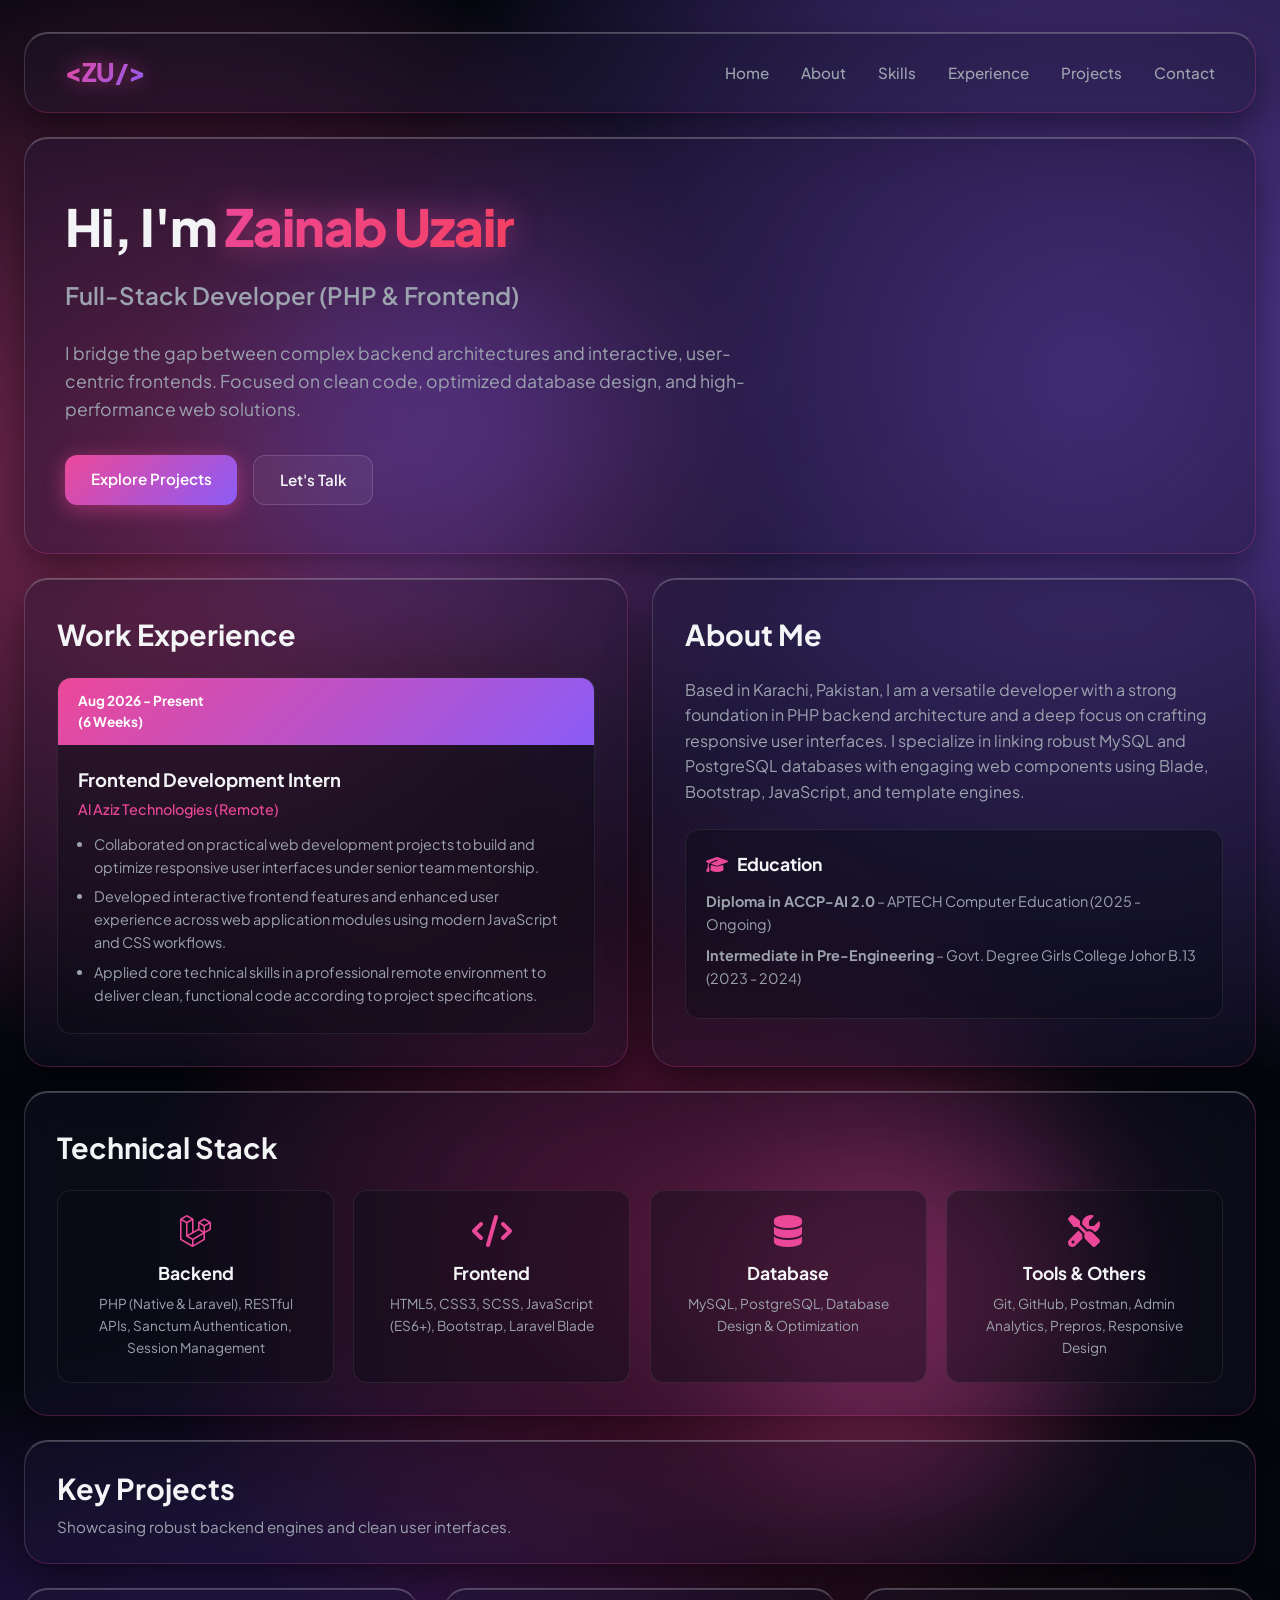
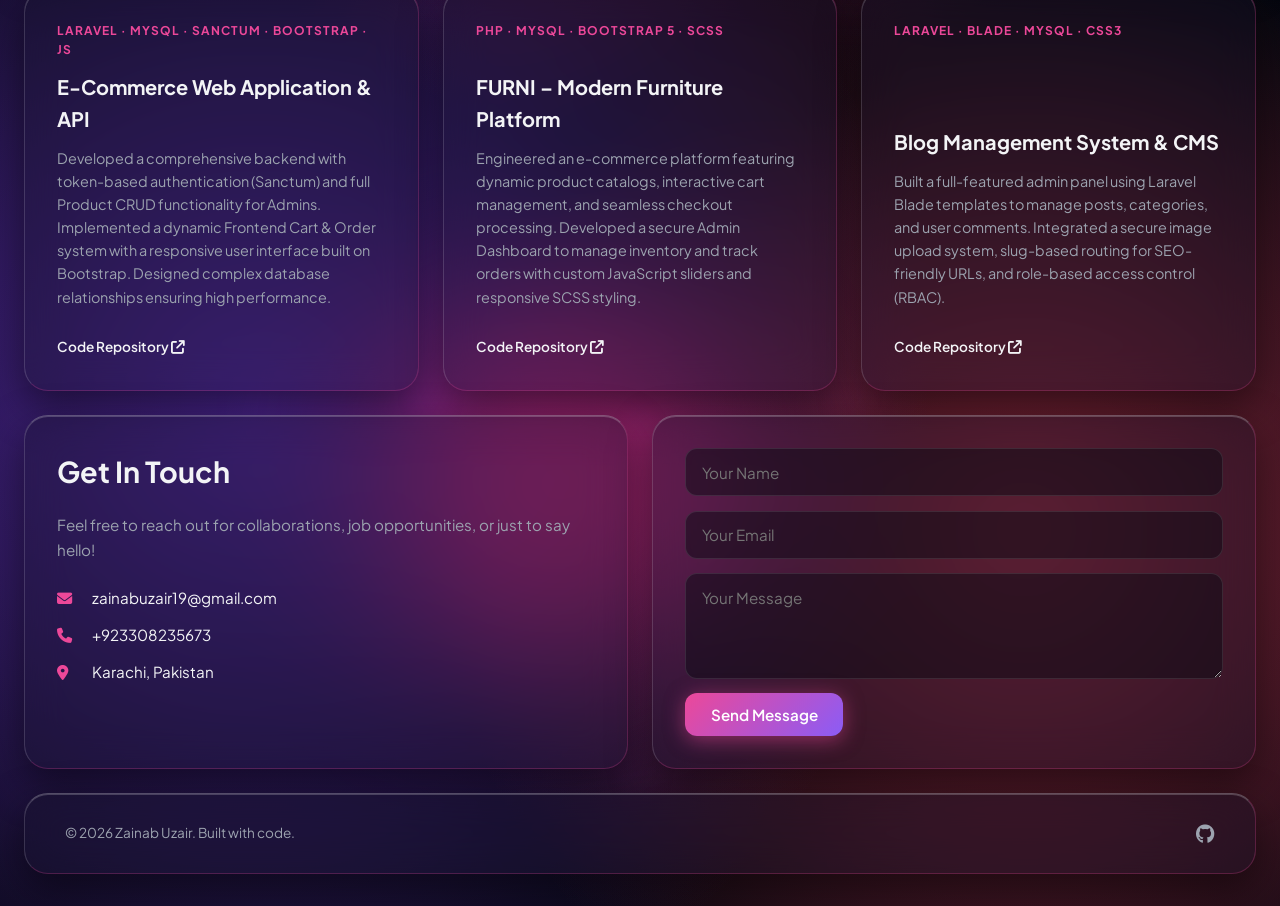
==== commit 912e8e7e: "Add files via upload" ====
--- a/index.html
+++ b/index.html
@@ -7,159 +7,180 @@
     <link rel="stylesheet" href="style.css">
     <!-- FontAwesome for technical icons -->
     <link rel="stylesheet" href="https://cdnjs.cloudflare.com/ajax/libs/font-awesome/6.4.0/css/all.min.css">
+    <!-- Google Fonts for Modern Typography -->
+    <link href="https://fonts.googleapis.com/css2?family=Plus+Jakarta+Sans:wght@300;400;500;600;700;800&display=swap" rel="stylesheet">
 </head>
 <body>
 
-    <!-- Header / Navigation -->
-    <header>
-        <div class="logo">&lt;ZU /&gt;</div>
-        <nav>
-            <ul>
-                <li><a href="#about">About</a></li>
-                <li><a href="#skills">Skills</a></li>
-                <li><a href="#experience">Experience</a></li>
-                <li><a href="#projects">Projects</a></li>
-                <li><a href="#contact">Contact</a></li>
-            </ul>
-        </nav>
-    </header>
+    <!-- Background Ambient Neon Glow Elements -->
+    <div class="ambient-glow glow-1"></div>
+    <div class="ambient-glow glow-2"></div>
+    <div class="ambient-glow glow-3"></div>
 
-    <!-- Hero Section -->
-    <section class="hero">
-        <div class="hero-content">
-            <h1>Hi, I'm <span class="highlight">Zainab Uzair</span></h1>
-            <h2>Full-Stack Developer (PHP & Frontend)</h2>
-            <p>I bridge the gap between complex backend architectures and interactive, user-centric frontends. Focused on clean code, optimized database design, and high-performance web solutions.</p>
-            <div class="cta-buttons">
-                <a href="#projects" class="btn primary-btn">Explore Projects</a>
-                <a href="#contact" class="btn secondary-btn">Let's Talk</a>
-            </div>
-        </div>
-    </section>
+    <!-- Main Bento Grid Container -->
+    <div class="bento-portfolio-container">
 
-    <!-- About Section -->
-    <section id="about" class="about">
-        <h2>About Me</h2>
-        <div class="about-container">
-            <p>Based in Karachi, Pakistan, I am a versatile developer with a strong foundation in PHP backend architecture and a deep focus on crafting responsive user interfaces. I specialize in linking robust MySQL and PostgreSQL databases with engaging web components using Blade, Bootstrap, JavaScript, and template engines.</p>
-            <div class="education-block">
-                <h3><i class="fa-solid fa-graduation-cap"></i> Education</h3>
+        <!-- Top Navigation / Header Bento Card -->
+        <header class="bento-card nav-card">
+            <div class="logo">&lt;ZU/&gt;</div>
+            <nav>
                 <ul>
-                    <li><strong>Diploma in ACCP-AI 2.0</strong> – APTECH Computer Education (2025 - Ongoing)</li>
-                    <li><strong>Intermediate in Pre-Engineering</strong> – Govt. Degree Girls College Johor B.13 (2023 - 2024)</li>
+                    <li><a href="#hero">Home</a></li>
+                    <li><a href="#about">About</a></li>
+                    <li><a href="#skills">Skills</a></li>
+                    <li><a href="#experience">Experience</a></li>
+                    <li><a href="#projects">Projects</a></li>
+                    <li><a href="#contact">Contact</a></li>
                 </ul>
-            </div>
-        </div>
-    </section>
+            </nav>
+        </header>
 
-    <!-- Skills Section -->
-    <section id="skills" class="skills">
-        <h2>Technical Stack</h2>
-        <div class="skills-grid">
-            <div class="skill-card">
-                <i class="fa-brands fa-laravel"></i>
-                <h3>Backend</h3>
-                <p>PHP (Native & Laravel), RESTful APIs, Sanctum Authentication, Session Management</p>
-            </div>
-            <div class="skill-card">
-                <i class="fa-solid fa-code"></i>
-                <h3>Frontend</h3>
-                <p>HTML5, CSS3, SCSS, JavaScript (ES6+), Bootstrap, Laravel Blade</p>
-            </div>
-            <div class="skill-card">
-                <i class="fa-solid fa-database"></i>
-                <h3>Database</h3>
-                <p>MySQL, PostgreSQL, Database Design & Optimization</p>
-            </div>
-            <div class="skill-card">
-                <i class="fa-solid fa-screwdriver-wrench"></i>
-                <h3>Tools & Others</h3>
-                <p>Git, GitHub, Postman, Admin Analytics, Prepros, Responsive Design</p>
-            </div>
-        </div>
-    </section>
+        <!-- Bento Grid Layout Starts -->
+        <main class="bento-grid">
 
-    <!-- Experience Section -->
-    <section id="experience" class="experience">
-        <h2>Work Experience</h2>
-        <div class="timeline">
-            <div class="timeline-item">
-                <div class="timeline-date">
-                    Aug 2026 - Present<br>(6 Weeks)
+            <!-- Hero Section Card (Wide Bento Box) -->
+            <section id="hero" class="bento-card hero-card">
+                <div class="hero-content">
+                    <h1>Hi, I'm <span class="highlight">Zainab Uzair</span></h1>
+                    <h2>Full-Stack Developer (PHP & Frontend)</h2>
+                    <p>I bridge the gap between complex backend architectures and interactive, user-centric frontends. Focused on clean code, optimized database design, and high-performance web solutions.</p>
+                    <div class="cta-buttons">
+                        <a href="#projects" class="btn primary-btn">Explore Projects</a>
+                        <a href="#contact" class="btn secondary-btn">Let's Talk</a>
+                    </div>
                 </div>
-                <div class="timeline-content">
-                    <h3>Frontend Development Intern</h3>
-                    <h4>Al Aziz Technologies (Remote)</h4>
+            </section>
+
+            <!-- Experience Bento Card -->
+            <section id="experience" class="bento-card experience-card">
+                <h2>Work Experience</h2>
+                <div class="timeline">
+                    <div class="timeline-item">
+                        <div class="timeline-date">
+                            Aug 2026 - Present<br>(6 Weeks)
+                        </div>
+                        <div class="timeline-content">
+                            <h3>Frontend Development Intern</h3>
+                            <h4>Al Aziz Technologies (Remote)</h4>
+                            <ul>
+                                <li>Collaborated on practical web development projects to build and optimize responsive user interfaces under senior team mentorship.</li>
+                                <li>Developed interactive frontend features and enhanced user experience across web application modules using modern JavaScript and CSS workflows.</li>
+                                <li>Applied core technical skills in a professional remote environment to deliver clean, functional code according to project specifications.</li>
+                            </ul>
+                        </div>
+                    </div>
+                </div>
+            </section>
+
+            <!-- About Me Bento Card -->
+            <section id="about" class="bento-card about-card">
+                <h2>About Me</h2>
+                <p>Based in Karachi, Pakistan, I am a versatile developer with a strong foundation in PHP backend architecture and a deep focus on crafting responsive user interfaces. I specialize in linking robust MySQL and PostgreSQL databases with engaging web components using Blade, Bootstrap, JavaScript, and template engines.</p>
+                
+                <div class="education-block">
+                    <h3><i class="fa-solid fa-graduation-cap"></i> Education</h3>
                     <ul>
-                        <li>Collaborated on practical web development projects to build and optimize responsive user interfaces under senior team mentorship.</li>
-                        <li>Developed interactive frontend features and enhanced user experience across web application modules using modern JavaScript and CSS workflows.</li>
-                        <li>Applied core technical skills in a professional remote environment to deliver clean, functional code according to project specifications.</li>
+                        <li><strong>Diploma in ACCP-AI 2.0</strong> – APTECH Computer Education (2025 - Ongoing)</li>
+                        <li><strong>Intermediate in Pre-Engineering</strong> – Govt. Degree Girls College Johor B.13 (2023 - 2024)</li>
                     </ul>
                 </div>
-            </div>
-        </div>
-    </section>
+            </section>
 
-    <!-- Projects Section -->
-    <section id="projects" class="projects">
-        <h2>Key Projects</h2>
-        <div class="project-grid">
-            <!-- Project 1 -->
-            <div class="project-card">
+            <!-- Technical Stack Bento Grid (Inner Mini Bento Grid for Skills) -->
+            <section id="skills" class="bento-card skills-card">
+                <h2>Technical Stack</h2>
+                <div class="skills-grid">
+                    <div class="mini-skill-card">
+                        <i class="fa-brands fa-laravel"></i>
+                        <h3>Backend</h3>
+                        <p>PHP (Native & Laravel), RESTful APIs, Sanctum Authentication, Session Management</p>
+                    </div>
+                    <div class="mini-skill-card">
+                        <i class="fa-solid fa-code"></i>
+                        <h3>Frontend</h3>
+                        <p>HTML5, CSS3, SCSS, JavaScript (ES6+), Bootstrap, Laravel Blade</p>
+                    </div>
+                    <div class="mini-skill-card">
+                        <i class="fa-solid fa-database"></i>
+                        <h3>Database</h3>
+                        <p>MySQL, PostgreSQL, Database Design & Optimization</p>
+                    </div>
+                    <div class="mini-skill-card">
+                        <i class="fa-solid fa-screwdriver-wrench"></i>
+                        <h3>Tools & Others</h3>
+                        <p>Git, GitHub, Postman, Admin Analytics, Prepros, Responsive Design</p>
+                    </div>
+                </div>
+            </section>
+
+            <!-- Projects Section Header / Intro Bento Card -->
+            <section id="projects" class="bento-card projects-header-card">
+                <h2>Key Projects</h2>
+                <p class="section-subtitle">Showcasing robust backend engines and clean user interfaces.</p>
+            </section>
+
+            <!-- Project 1 Card -->
+            <div class="bento-card project-card">
                 <div class="project-tags">Laravel · MySQL · Sanctum · Bootstrap · JS</div>
                 <div class="project-info">
                     <h3>E-Commerce Web Application & API</h3>
-                    <p>Developed a comprehensive backend with token-based authentication (Sanctum) and full Product CRUD functionality for Admins. Implemented a dynamic Frontend Cart & Order system with a responsive user interface built on Bootstrap. Designed complex database relationships (Users, Orders, Products) ensuring data integrity and rapid query execution.</p>
+                    <p>Developed a comprehensive backend with token-based authentication (Sanctum) and full Product CRUD functionality for Admins. Implemented a dynamic Frontend Cart & Order system with a responsive user interface built on Bootstrap. Designed complex database relationships ensuring high performance.</p>
                     <a href="https://github.com/zainabuzair" target="_blank" class="project-link">Code Repository <i class="fa-solid fa-arrow-up-right-from-square"></i></a>
                 </div>
             </div>
-            <!-- Project 2 -->
-            <div class="project-card">
-                <div class="project-tags">PHP · MySQL · Bootstrap 5 · JavaScript · SCSS</div>
+
+            <!-- Project 2 Card -->
+            <div class="bento-card project-card">
+                <div class="project-tags">PHP · MySQL · Bootstrap 5 · SCSS</div>
                 <div class="project-info">
-                    <h3>FURNI – Modern Furniture E-Commerce Platform</h3>
-                    <p>Engineered an e-commerce platform featuring dynamic product catalog displays, interactive cart management, dynamic product displays, and seamless checkout processing. Developed a secure Admin Dashboard to manage inventory, update product listings, and track order fulfillment workflows. Integrated session-based cart operations, custom JavaScript UI sliders, and responsive SCSS styling for optimal multi-device experience.</p>
+                    <h3>FURNI – Modern Furniture Platform</h3>
+                    <p>Engineered an e-commerce platform featuring dynamic product catalogs, interactive cart management, and seamless checkout processing. Developed a secure Admin Dashboard to manage inventory and track orders with custom JavaScript sliders and responsive SCSS styling.</p>
                     <a href="https://github.com/zainabuzair" target="_blank" class="project-link">Code Repository <i class="fa-solid fa-arrow-up-right-from-square"></i></a>
                 </div>
             </div>
-            <!-- Project 3 -->
-            <div class="project-card">
+
+            <!-- Project 3 Card -->
+            <div class="bento-card project-card">
                 <div class="project-tags">Laravel · Blade · MySQL · CSS3</div>
                 <div class="project-info">
                     <h3>Blog Management System & CMS</h3>
-                    <p>Built a full-featured admin panel using Laravel Blade templates to manage posts, categories, and user comments. Integrated a secure image upload system and slug-based routing for SEO-friendly URLs. Developed role-based access control (RBAC) to distinguish between Admin and Author permissions.</p>
+                    <p>Built a full-featured admin panel using Laravel Blade templates to manage posts, categories, and user comments. Integrated a secure image upload system, slug-based routing for SEO-friendly URLs, and role-based access control (RBAC).</p>
                     <a href="https://github.com/zainabuzair" target="_blank" class="project-link">Code Repository <i class="fa-solid fa-arrow-up-right-from-square"></i></a>
                 </div>
             </div>
-        </div>
-    </section>
 
-    <!-- Contact Section -->
-    <section id="contact" class="contact">
-        <h2>Get In Touch</h2>
-        <p>Feel free to reach out for collaborations, job opportunities, or just to say hello!</p>
-        
-        <div class="contact-details">
-            <p><i class="fa-solid fa-envelope"></i> zainabuzair19@gmail.com</p>
-            <p><i class="fa-solid fa-phone"></i> +923308235673</p>
-            <p><i class="fa-solid fa-location-dot"></i> Karachi, Pakistan</p>
-        </div>
+            <!-- Contact Information Bento Card -->
+            <section id="contact" class="bento-card contact-info-card">
+                <h2>Get In Touch</h2>
+                <p>Feel free to reach out for collaborations, job opportunities, or just to say hello!</p>
+                <div class="contact-details">
+                    <p><i class="fa-solid fa-envelope"></i> zainabuzair19@gmail.com</p>
+                    <p><i class="fa-solid fa-phone"></i> +923308235673</p>
+                    <p><i class="fa-solid fa-location-dot"></i> Karachi, Pakistan</p>
+                </div>
+            </section>
 
-        <form class="contact-form" action="https://formspree.io/f/xkjwvjkq" method="POST">
-            <input type="text" name="name" placeholder="Your Name" required>
-            <input type="email" name="email" placeholder="Your Email" required>
-            <textarea name="message" placeholder="Your Message" rows="5" required></textarea>
-            <button type="submit" class="btn primary-btn">Send Message</button>
-        </form>
-    </section>
+            <!-- Contact Form Bento Card -->
+            <div class="bento-card contact-form-card">
+                <form class="contact-form" action="https://formspree.io/f/xkjwvjkq" method="POST">
+                    <input type="text" name="name" placeholder="Your Name" required>
+                    <input type="email" name="email" placeholder="Your Email" required>
+                    <textarea name="message" placeholder="Your Message" rows="4" required></textarea>
+                    <button type="submit" class="btn primary-btn">Send Message</button>
+                </form>
+            </div>
 
-    <!-- Footer -->
-    <footer>
-        <p>&copy; 2026 Zainab Uzair. Built with code.</p>
-        <div class="social-links">
-            <a href="https://github.com/zainabuzair" target="_blank"><i class="fa-brands fa-github"></i></a>
-        </div>
-    </footer>
+        </main>
+
+        <!-- Footer Bento Card -->
+        <footer class="bento-card footer-card">
+            <p>© 2026 Zainab Uzair. Built with code.</p>
+            <div class="social-links">
+                <a href="https://github.com/zainabuzair" target="_blank"><i class="fa-brands fa-github"></i></a>
+            </div>
+        </footer>
+
+    </div>
 
 </body>
-</html>
+</html>
--- a/style.css
+++ b/style.css
@@ -1,395 +1,556 @@
-/* Universal Resets */
+/* Universal Resets & Theme Variables */
 * {
     margin: 0;
     padding: 0;
     box-sizing: border-box;
-    font-family: 'Segoe UI', Tahoma, Geneva, Verdana, sans-serif;
+    font-family: 'Plus Jakarta Sans', sans-serif;
     scroll-behavior: smooth;
 }
 
+:root {
+    --bg-deep: #05070f;
+    --card-bg: rgba(25, 20, 45, 0.35); /* More translucent for true glass effect */
+    --card-border: rgba(236, 72, 153, 0.25);
+    --card-border-hover: rgba(236, 72, 153, 0.7);
+    --neon-rose: #ec4899;
+    --neon-violet: #8b5cf6;
+    --text-main: #f3f4f6;
+    --text-muted: #9ca3af;
+}
+
 body {
-    background-color: #0b0f19;
-    color: #cbd5e1;
+    background-color: var(--bg-deep);
+    color: var(--text-main);
     line-height: 1.6;
-}
-
-/* Header & Navbar */
-header {
+    min-height: 100vh;
+    padding: 2rem 1.5rem;
+    position: relative;
+    overflow-x: hidden;
+}
+
+/* Stunning Floating Neon Shapes & Patterns for Glass Refraction */
+body::before, body::after {
+    content: '';
+    position: absolute;
+    width: 100%;
+    height: 100%;
+    top: 0;
+    left: 0;
+    pointer-events: none;
+    z-index: -2;
+    background-image: 
+        radial-gradient(circle at 15% 20%, rgba(236, 72, 153, 0.35) 0%, transparent 25%),
+        radial-gradient(circle at 85% 15%, rgba(139, 92, 246, 0.4) 0%, transparent 30%),
+        radial-gradient(circle at 50% 50%, rgba(219, 39, 119, 0.25) 0%, transparent 35%),
+        radial-gradient(circle at 20% 80%, rgba(124, 58, 237, 0.35) 0%, transparent 30%),
+        radial-gradient(circle at 80% 85%, rgba(244, 63, 94, 0.3) 0%, transparent 25%);
+}
+
+/* Floating Geometric Glowing Orbs to create blur refraction */
+.ambient-glow {
+    position: absolute;
+    width: 350px;
+    height: 350px;
+    border-radius: 40% 60% 70% 30% / 40% 50% 60% 50%;
+    filter: blur(80px);
+    z-index: -1;
+    opacity: 0.6;
+    animation: morphFloat 10s ease-in-out infinite alternate;
+}
+
+.glow-1 {
+    top: 10%;
+    left: 20%;
+    background: var(--neon-violet);
+}
+
+.glow-2 {
+    top: 45%;
+    right: 15%;
+    background: var(--neon-rose);
+    animation-delay: -3s;
+}
+
+.glow-3 {
+    bottom: 10%;
+    left: 30%;
+    background: #db2777;
+    animation-delay: -6s;
+}
+
+@keyframes morphFloat {
+    0% { transform: translateY(0) scale(1); border-radius: 40% 60% 70% 30% / 40% 50% 60% 50%; }
+    100% { transform: translateY(-30px) scale(1.1); border-radius: 60% 40% 30% 70% / 50% 60% 40% 50%; }
+}
+
+/* Main Bento Wrapper */
+.bento-portfolio-container {
+    max-width: 1300px;
+    margin: 0 auto;
+    display: flex;
+    flex-direction: column;
+    gap: 1.5rem;
+    position: relative;
+    z-index: 1;
+}
+
+/* Ultra-Glossy Glassmorphism Bento Card Core Style */
+.bento-card {
+    background: var(--card-bg);
+    backdrop-filter: blur(20px);
+    -webkit-backdrop-filter: blur(20px);
+    border: 1px solid var(--card-border);
+    border-top: 1px solid rgba(255, 255, 255, 0.25); /* Glossy top edge highlight */
+    border-left: 1px solid rgba(255, 255, 255, 0.15); /* Glossy left edge highlight */
+    border-radius: 24px;
+    padding: 2rem;
+    box-shadow: 0 16px 40px 0 rgba(0, 0, 0, 0.5), inset 0 1px 0 0 rgba(255, 255, 255, 0.2);
+    transition: all 0.4s cubic-bezier(0.4, 0, 0.2, 1);
+}
+
+.bento-card:hover {
+    border-color: var(--card-border-hover);
+    border-top-color: rgba(255, 255, 255, 0.4);
+    box-shadow: 0 20px 50px 0 rgba(236, 72, 153, 0.3), inset 0 1px 0 0 rgba(255, 255, 255, 0.4);
+    transform: translateY(-3px);
+}
+
+/* Header / Navigation Bento */
+.nav-card {
     display: flex;
     justify-content: space-between;
     align-items: center;
-    padding: 1.2rem 10%;
-    background-color: #111827;
-    position: sticky;
-    top: 0;
-    z-index: 100;
-    border-bottom: 1px solid #1f2937;
+    padding: 1.2rem 2.5rem;
 }
 
 .logo {
-    font-size: 1.4rem;
-    font-weight: 700;
-    color: #f43f5e; /* Rose accent matching a vibrant modern tech feel */
+    font-size: 1.6rem;
+    font-weight: 800;
+    background: linear-gradient(135deg, var(--neon-rose), var(--neon-violet));
+    -webkit-background-clip: text;
+    -webkit-text-fill-color: transparent;
+    letter-spacing: -0.5px;
+    filter: drop-shadow(0 0 10px rgba(236, 72, 153, 0.6));
 }
 
 nav ul {
     display: flex;
     list-style: none;
-}
-
-nav ul li {
-    margin-left: 2rem;
+    gap: 2rem;
 }
 
 nav ul li a {
-    color: #9ca3af;
+    color: var(--text-muted);
     text-decoration: none;
     font-weight: 500;
-    transition: color 0.3s;
+    font-size: 0.95rem;
+    transition: color 0.3s ease;
 }
 
 nav ul li a:hover {
-    color: #f43f5e;
-}
-
-/* Base Sections Styling */
-section {
-    padding: 6rem 10%;
-}
-
-h2 {
-    font-size: 2rem;
-    margin-bottom: 2.5rem;
-    text-align: center;
-    color: #f9fafb;
-    position: relative;
-}
-
-h2::after {
-    content: '';
-    display: block;
-    width: 40px;
-    height: 3px;
-    background-color: #f43f5e;
-    margin: 8px auto 0 auto;
-    border-radius: 2px;
+    color: var(--neon-rose);
+    text-shadow: 0 0 10px rgba(236, 72, 153, 0.6);
+}
+
+/* Bento Grid Layout */
+.bento-grid {
+    display: grid;
+    grid-template-columns: repeat(12, 1fr);
+    gap: 1.5rem;
+}
+
+/* Sections Grid Assignment */
+.hero-card {
+    grid-column: span 12;
+    background: linear-gradient(135deg, rgba(30, 20, 50, 0.45), rgba(15, 12, 30, 0.35));
+    padding: 3rem 2.5rem;
+}
+
+.hero-content h1 {
+    font-size: 3.2rem;
+    font-weight: 800;
+    color: var(--text-main);
+    margin-bottom: 0.5rem;
+    letter-spacing: -1px;
+}
+
+.hero-content h2 {
+    font-size: 1.5rem;
+    font-weight: 600;
+    color: var(--text-muted);
+    margin-bottom: 1.5rem;
+}
+
+.hero-content .highlight {
+    background: linear-gradient(135deg, var(--neon-rose), #f43f5e);
+    -webkit-background-clip: text;
+    -webkit-text-fill-color: transparent;
+    filter: drop-shadow(0 0 15px rgba(236, 72, 153, 0.5));
+}
+
+.hero-content p {
+    font-size: 1.1rem;
+    color: var(--text-muted);
+    max-width: 700px;
+    margin-bottom: 2rem;
 }
 
 /* Buttons */
+.cta-buttons {
+    display: flex;
+    gap: 1rem;
+}
+
 .btn {
     display: inline-block;
-    padding: 0.7rem 1.4rem;
-    border-radius: 6px;
+    padding: 0.75rem 1.6rem;
+    border-radius: 12px;
     text-decoration: none;
     font-weight: 600;
+    font-size: 0.95rem;
     transition: all 0.3s ease;
 }
 
 .primary-btn {
-    background-color: #f43f5e;
+    background: linear-gradient(135deg, var(--neon-rose), var(--neon-violet));
     color: #ffffff;
-    border: 1px solid #f43f5e;
+    border: none;
+    box-shadow: 0 4px 20px rgba(236, 72, 153, 0.5);
 }
 
 .primary-btn:hover {
-    background-color: transparent;
-    color: #f43f5e;
+    opacity: 0.95;
+    transform: translateY(-2px);
+    box-shadow: 0 6px 25px rgba(236, 72, 153, 0.8);
 }
 
 .secondary-btn {
-    background-color: transparent;
-    color: #9ca3af;
-    border: 1px solid #374151;
-    margin-left: 1rem;
+    background: rgba(255, 255, 255, 0.05);
+    color: var(--text-main);
+    border: 1px solid rgba(255, 255, 255, 0.15);
 }
 
 .secondary-btn:hover {
-    border-color: #f43f5e;
-    color: #f43f5e;
-}
-
-/* Hero Section */
-.hero {
-    height: 85vh;
-    display: flex;
-    align-items: center;
-    background: radial-gradient(circle at 80% 20%, #1e1b4b, #0b0f19 70%);
-}
-
-.hero-content h1 {
-    font-size: 3.5rem;
-    color: #f9fafb;
-    margin-bottom: 0.5rem;
-}
-
-.hero-content h2 {
+    border-color: var(--neon-rose);
+    color: var(--neon-rose);
+    background: rgba(236, 72, 153, 0.08);
+}
+
+/* About Bento Card */
+.about-card {
+    grid-column: span 6;
+}
+
+.about-card h2, .experience-card h2, .skills-card h2, .projects-header-card h2, .contact-info-card h2 {
     font-size: 1.8rem;
-    color: #9ca3af;
-    text-align: left;
+    font-weight: 700;
+    margin-bottom: 1.2rem;
+    color: var(--text-main);
+}
+
+.about-card p {
+    color: var(--text-muted);
+    font-size: 1rem;
     margin-bottom: 1.5rem;
 }
 
-.hero-content h2::after {
-    display: none;
-}
-
-.hero-content .highlight {
-    color: #f43f5e;
-}
-
-.hero-content p {
-    font-size: 1.15rem;
-    max-width: 650px;
-    margin-bottom: 2rem;
-    color: #9ca3af;
-}
-
-/* About Section */
-.about {
-    background-color: #111827;
-}
-
-.about-container {
-    max-width: 800px;
-    margin: 0 auto;
-}
-
-.about-container p {
+.education-block {
+    background: rgba(10, 10, 20, 0.4);
+    border: 1px solid rgba(255, 255, 255, 0.08);
+    padding: 1.25rem;
+    border-radius: 14px;
+}
+
+.education-block h3 {
     font-size: 1.1rem;
-    text-align: center;
-    margin-bottom: 3rem;
-}
-
-.education-block {
-    background-color: #1f2937;
-    padding: 1.5rem;
-    border-radius: 8px;
-    border-left: 4px solid #f43f5e;
-}
-
-.education-block h3 {
-    color: #f9fafb;
-    margin-bottom: 1rem;
+    color: var(--text-main);
+    margin-bottom: 0.75rem;
+}
+
+.education-block h3 i {
+    color: var(--neon-rose);
+    margin-right: 0.4rem;
 }
 
 .education-block ul {
     list-style: none;
+    color: var(--text-muted);
+    font-size: 0.9rem;
 }
 
 .education-block ul li {
+    margin-bottom: 0.5rem;
+}
+
+/* Experience Bento Card */
+.experience-card {
+    grid-column: span 6;
+}
+
+.timeline-item {
+    background: rgba(10, 10, 20, 0.4);
+    border-radius: 14px;
+    border: 1px solid rgba(255, 255, 255, 0.08);
+    overflow: hidden;
+    display: flex;
+    flex-direction: column;
+}
+
+.timeline-date {
+    background: linear-gradient(135deg, var(--neon-rose), var(--neon-violet));
+    color: white;
+    padding: 0.75rem 1.25rem;
+    font-size: 0.85rem;
+    font-weight: 700;
+}
+
+.timeline-content {
+    padding: 1.25rem;
+}
+
+.timeline-content h3 {
+    font-size: 1.15rem;
+    color: var(--text-main);
+    margin-bottom: 0.2rem;
+}
+
+.timeline-content h4 {
+    font-size: 0.9rem;
+    color: var(--neon-rose);
+    font-weight: 500;
     margin-bottom: 0.75rem;
 }
 
-/* Skills Section */
+.timeline-content ul {
+    padding-left: 1rem;
+    color: var(--text-muted);
+    font-size: 0.9rem;
+}
+
+.timeline-content ul li {
+    margin-bottom: 0.4rem;
+}
+
+/* Skills Bento Card */
+.skills-card {
+    grid-column: span 12;
+}
+
 .skills-grid {
     display: grid;
     grid-template-columns: repeat(auto-fit, minmax(220px, 1fr));
-    gap: 1.5rem;
-}
-
-.skill-card {
-    background-color: #111827;
-    padding: 2rem 1.5rem;
-    border-radius: 8px;
-    border: 1px solid #1f2937;
+    gap: 1.2rem;
+    margin-top: 1rem;
+}
+
+.mini-skill-card {
+    background: rgba(10, 10, 20, 0.4);
+    border: 1px solid rgba(255, 255, 255, 0.08);
+    padding: 1.5rem;
+    border-radius: 14px;
     text-align: center;
-    transition: transform 0.3s, border-color 0.3s;
-}
-
-.skill-card:hover {
-    transform: translateY(-5px);
-    border-color: #f43f5e;
-}
-
-.skill-card i {
-    font-size: 2.2rem;
-    color: #f43f5e;
-    margin-bottom: 1rem;
-}
-
-.skill-card h3 {
-    color: #f9fafb;
-    margin-bottom: 0.5rem;
-}
-
-.skill-card p {
-    font-size: 0.9rem;
-    color: #9ca3af;
-}
-
-/* Experience Section */
-.experience {
-    background-color: #111827;
-}
-
-.timeline {
-    max-width: 800px;
-    margin: 0 auto;
-}
-
-.timeline-item {
-    display: flex;
-    background-color: #1f2937;
-    border-radius: 8px;
-    overflow: hidden;
-    border: 1px solid #374151;
-}
-
-.timeline-date {
-    background-color: #f43f5e;
-    color: white;
-    padding: 1.5rem;
-    font-weight: bold;
-    display: flex;
-    align-items: center;
-    justify-content: center;
-    min-width: 150px;
-    text-align: center;
-}
-
-.timeline-content {
-    padding: 1.5rem;
-}
-
-.timeline-content h3 {
-    color: #f9fafb;
-    margin-bottom: 0.25rem;
-}
-
-.timeline-content h4 {
-    color: #9ca3af;
-    font-weight: 500;
+    transition: all 0.3s ease;
+}
+
+.mini-skill-card:hover {
+    border-color: var(--neon-rose);
+    background: rgba(236, 72, 153, 0.05);
+    transform: translateY(-3px);
+}
+
+.mini-skill-card i {
+    font-size: 2rem;
+    color: var(--neon-rose);
     margin-bottom: 0.75rem;
 }
 
-/* Projects Section */
-.project-grid {
-    display: grid;
-    grid-template-columns: repeat(auto-fit, minmax(300px, 1fr));
-    gap: 2rem;
-}
-
+.mini-skill-card h3 {
+    font-size: 1.1rem;
+    color: var(--text-main);
+    margin-bottom: 0.4rem;
+}
+
+.mini-skill-card p {
+    font-size: 0.85rem;
+    color: var(--text-muted);
+}
+
+/* Projects Header Card */
+.projects-header-card {
+    grid-column: span 12;
+    padding: 1.5rem 2rem;
+}
+
+.projects-header-card h2 {
+    margin-bottom: 0.2rem;
+}
+
+.section-subtitle {
+    color: var(--text-muted);
+    font-size: 0.95rem;
+}
+
+/* Project Bento Cards */
 .project-card {
-    background-color: #111827;
-    border-radius: 8px;
-    border: 1px solid #1f2937;
+    grid-column: span 4;
     display: flex;
     flex-direction: column;
     justify-content: space-between;
-    padding: 1.75rem;
-    transition: box-shadow 0.3s;
-}
-
-.project-card:hover {
-    box-shadow: 0 10px 20px -10px rgba(244, 63, 94, 0.2);
 }
 
 .project-tags {
-    font-size: 0.8rem;
+    font-size: 0.75rem;
     text-transform: uppercase;
     letter-spacing: 1px;
-    color: #f43f5e;
-    margin-bottom: 0.5rem;
+    color: var(--neon-rose);
+    margin-bottom: 0.75rem;
+    font-weight: 700;
+}
+
+.project-info h3 {
+    font-size: 1.25rem;
+    color: var(--text-main);
+    margin-bottom: 0.75rem;
+}
+
+.project-info p {
+    font-size: 0.9rem;
+    color: var(--text-muted);
+    margin-bottom: 1.5rem;
+}
+
+.project-link {
+    color: var(--text-main);
+    text-decoration: none;
+    font-size: 0.85rem;
     font-weight: 600;
-}
-
-.project-info h3 {
-    color: #f9fafb;
-    margin-bottom: 0.75rem;
-}
-
-.project-info p {
+    transition: color 0.3s;
+}
+
+.project-link:hover {
+    color: var(--neon-rose);
+}
+
+/* Contact Info Bento Card */
+.contact-info-card {
+    grid-column: span 6;
+}
+
+.contact-info-card p {
+    color: var(--text-muted);
     font-size: 0.95rem;
-    color: #9ca3af;
     margin-bottom: 1.5rem;
 }
 
-.project-link {
-    color: #f9fafb;
-    text-decoration: none;
-    font-size: 0.9rem;
-    font-weight: 500;
-}
-
-.project-link:hover {
-    color: #f43f5e;
-}
-
-/* Contact Section */
-.contact {
-    background-color: #111827;
-    text-align: center;
-}
-
 .contact-details {
     display: flex;
+    flex-direction: column;
+    gap: 0.8rem;
+}
+
+.contact-details p {
+    color: var(--text-main);
+    font-size: 0.95rem;
+    margin-bottom: 0;
+}
+
+.contact-details i {
+    color: var(--neon-rose);
+    margin-right: 0.75rem;
+    width: 20px;
+}
+
+/* Contact Form Bento Card */
+.contact-form-card {
+    grid-column: span 6;
+    display: flex;
+    flex-direction: column;
     justify-content: center;
-    gap: 2rem;
-    margin: 1.5rem 0 2.5rem 0;
-    flex-wrap: wrap;
-    color: #f9fafb;
-}
-
-.contact-details i {
-    color: #f43f5e;
-    margin-right: 0.5rem;
 }
 
 .contact-form {
-    max-width: 550px;
-    margin: 0 auto;
     display: flex;
     flex-direction: column;
+    gap: 0.9rem;
 }
 
 .contact-form input,
 .contact-form textarea {
-    padding: 0.9rem;
-    background-color: #1f2937;
-    border: 1px solid #374151;
-    border-radius: 6px;
-    color: #f9fafb;
-    margin-bottom: 1rem;
-    font-size: 1rem;
+    padding: 0.85rem 1rem;
+    background: rgba(10, 10, 20, 0.5);
+    border: 1px solid rgba(255, 255, 255, 0.1);
+    border-radius: 12px;
+    color: var(--text-main);
+    font-size: 0.95rem;
+    transition: border-color 0.3s, background 0.3s;
 }
 
 .contact-form input:focus,
 .contact-form textarea:focus {
     outline: none;
-    border-color: #f43f5e;
+    border-color: var(--neon-rose);
+    background: rgba(236, 72, 153, 0.05);
 }
 
 .contact-form button {
-    align-self: center;
-    border: none;
-}
-
-/* Footer */
-footer {
-    padding: 2rem 10%;
+    align-self: flex-start;
+    cursor: pointer;
+}
+
+/* Footer Bento Card */
+.footer-card {
+    grid-column: span 12;
     display: flex;
     justify-content: space-between;
     align-items: center;
-    border-top: 1px solid #1f2937;
-    color: #6b7280;
-    font-size: 0.9rem;
+    padding: 1.5rem 2.5rem;
+    color: var(--text-muted);
+    font-size: 0.85rem;
 }
 
 .social-links a {
-    color: #9ca3af;
-    font-size: 1.3rem;
+    color: var(--text-muted);
+    font-size: 1.2rem;
+    transition: color 0.3s;
 }
 
 .social-links a:hover {
-    color: #f43f5e;
-}
-
-/* Responsive Adjustments */
+    color: var(--neon-rose);
+}
+
+/* Responsive Breakpoints for Bento Grid */
+@media (max-width: 1024px) {
+    .project-card {
+        grid-column: span 6;
+    }
+    .about-card, .experience-card, .contact-info-card, .contact-form-card {
+        grid-column: span 12;
+    }
+}
+
 @media (max-width: 768px) {
-    header { padding: 1rem 5%; }
-    section { padding: 4rem 5%; }
-    .hero-content h1 { font-size: 2.5rem; }
-    .timeline-item { flex-direction: column; }
-    .timeline-date { min-width: 100%; padding: 1rem; }
-    footer { flex-direction: column; gap: 1rem; }
+    body {
+        padding: 1rem 0.75rem;
+    }
+    .nav-card {
+        flex-direction: column;
+        gap: 1rem;
+        padding: 1rem;
+    }
+    nav ul {
+        gap: 1rem;
+        flex-wrap: wrap;
+        justify-content: center;
+    }
+    .hero-content h1 {
+        font-size: 2.3rem;
+    }
+    .project-card {
+        grid-column: span 12;
+    }
+    .footer-card {
+        flex-direction: column;
+        gap: 0.75rem;
+        text-align: center;
+    }
 }
